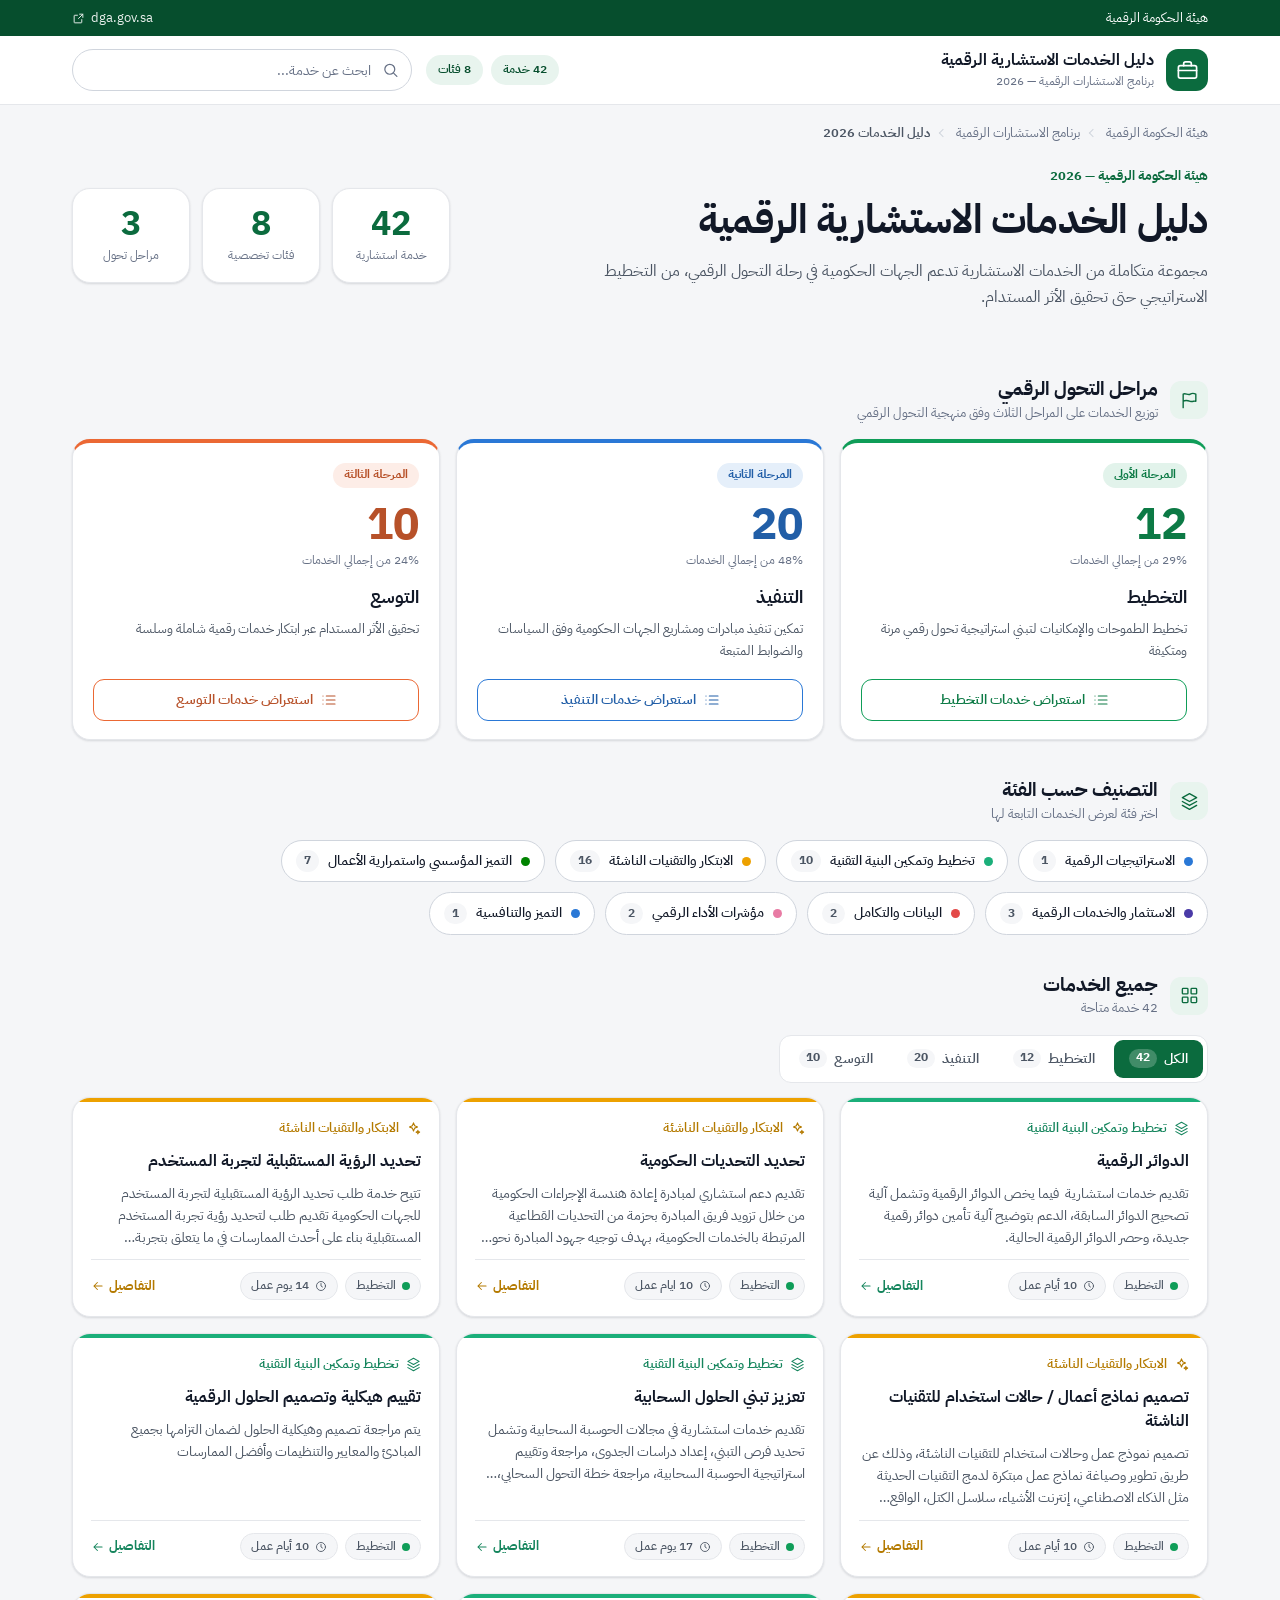
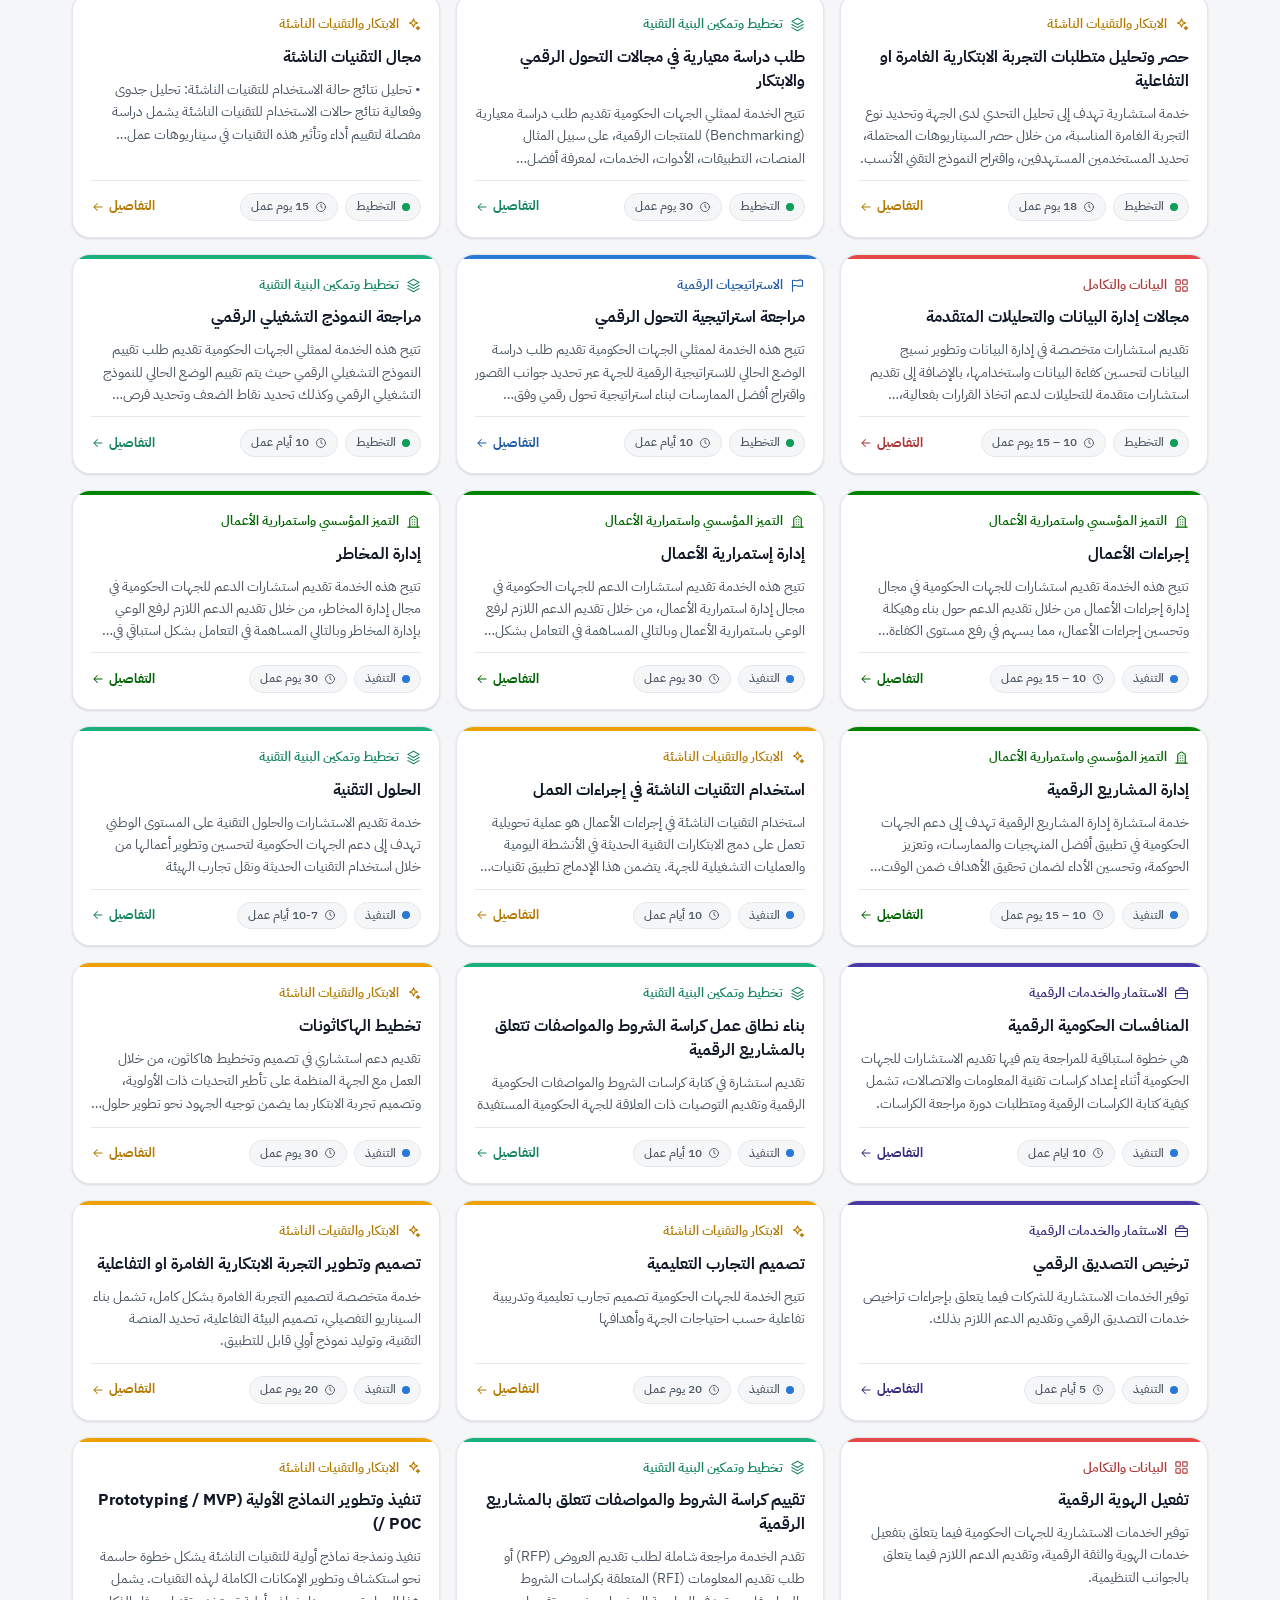
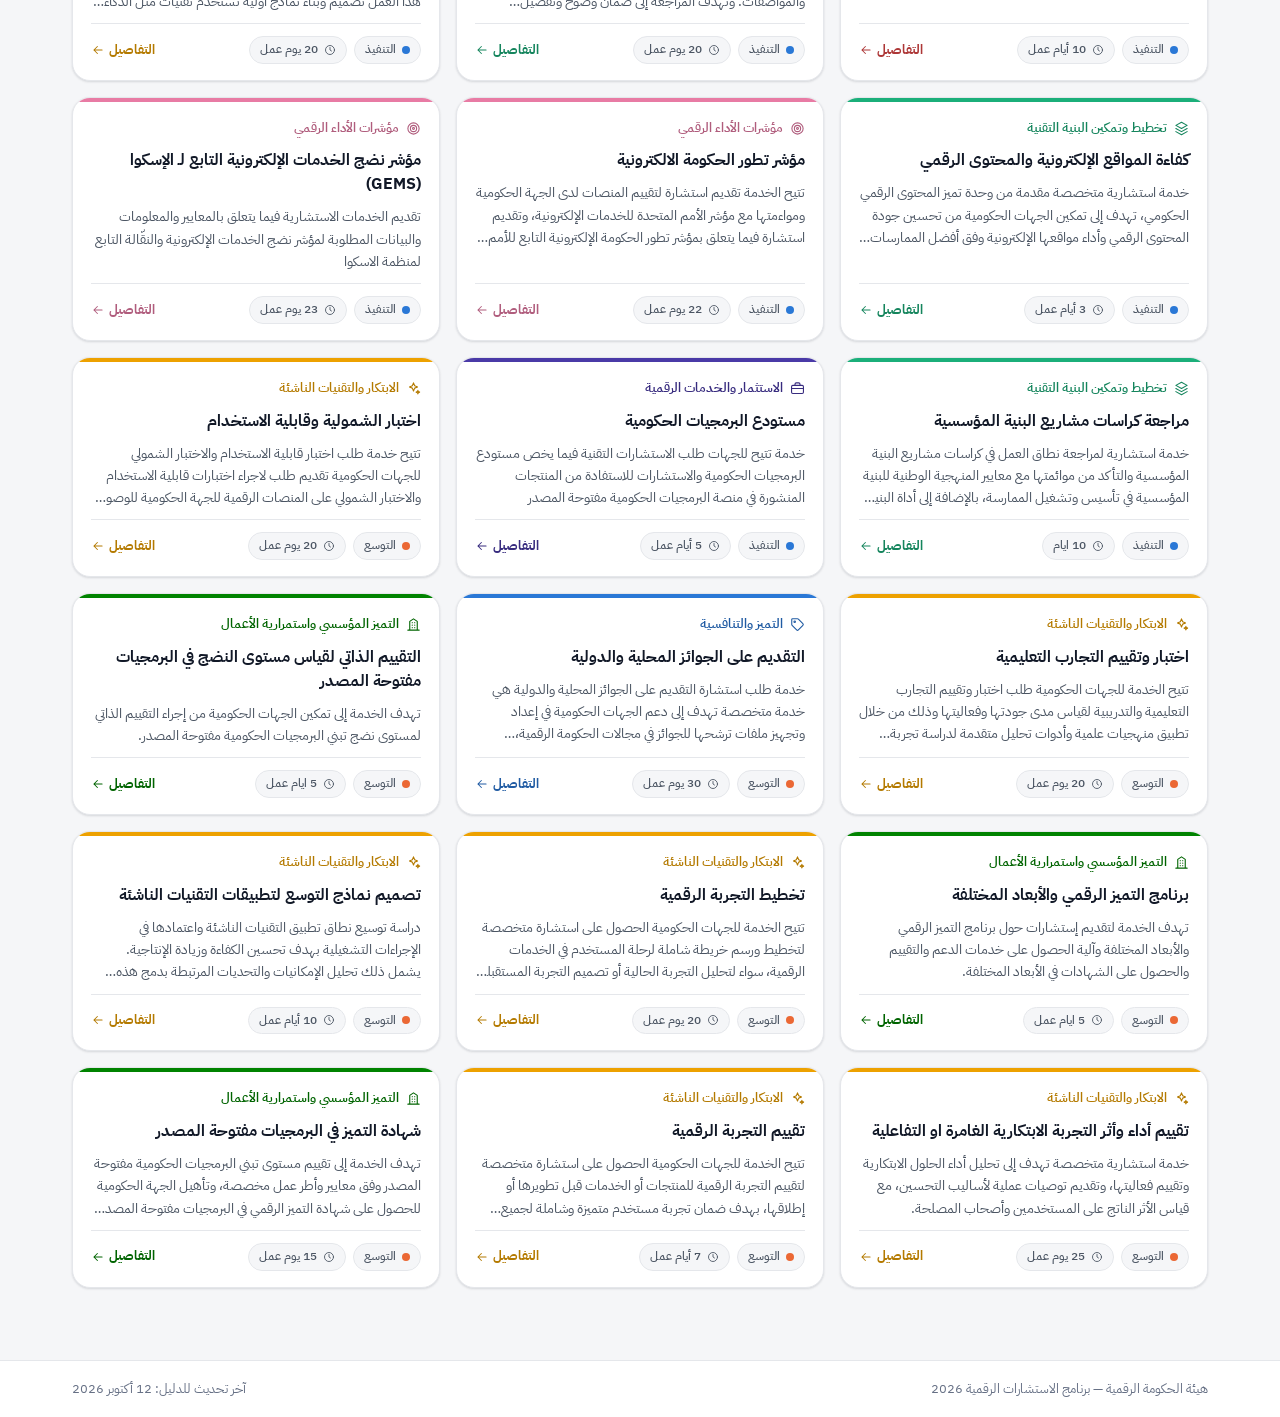
==== guide/index.html @ bf38b5e8 "صفحة المستفيد: دليل الخدمات الاستشارية (guide/) صفحة عامة بنفس بنية الدليل المرجعي: عدّادات، مراحل ا" ====
<!DOCTYPE html>
<html lang="ar" dir="rtl">
<head>
  <meta charset="UTF-8">
  <meta name="viewport" content="width=device-width, initial-scale=1.0">
  <title>دليل الخدمات الاستشارية الرقمية 2026</title>
  <meta name="description" content="دليل المستفيدين من الخدمات الاستشارية الرقمية المتاحة للجهات الحكومية ضمن برنامج الاستشارات الرقمية.">
  <meta name="theme-color" content="#0b6b3e">

  <link rel="preconnect" href="https://fonts.googleapis.com">
  <link rel="preconnect" href="https://fonts.gstatic.com" crossorigin>
  <link href="https://fonts.googleapis.com/css2?family=IBM+Plex+Sans+Arabic:wght@400;500;600;700&display=swap" rel="stylesheet">
  <link rel="stylesheet" href="./guide.css?v=1">
  <link rel="icon" href="data:image/svg+xml,%3Csvg xmlns='http://www.w3.org/2000/svg' viewBox='0 0 24 24'%3E%3Crect width='24' height='24' rx='6' fill='%230b6b3e'/%3E%3Cpath d='M6.5 8.5h11v9h-11z M9.5 8.5v-1.5a2 2 0 0 1 2-2h1a2 2 0 0 1 2 2v1.5' fill='none' stroke='white' stroke-width='1.6' stroke-linecap='round' stroke-linejoin='round'/%3E%3C/svg%3E">
</head>
<body>
  <a class="skip" href="#services">تخطَّ إلى قائمة الخدمات</a>

  <div class="gov">
    <div class="wrap gov-in">
      <span>هيئة الحكومة الرقمية</span>
      <a href="https://www.dga.gov.sa" target="_blank" rel="noopener noreferrer">dga.gov.sa <span id="gov-ext"></span></a>
    </div>
  </div>

  <header class="site-header">
    <div class="wrap header-in">
      <div class="brand">
        <div class="mark" id="brand-mark"></div>
        <div class="brand-txt">
          <b>دليل الخدمات الاستشارية الرقمية</b>
          <span>برنامج الاستشارات الرقمية — 2026</span>
        </div>
      </div>
      <div class="hspace"></div>
      <div class="hpills">
        <span class="pill" id="h-count" hidden></span>
        <span class="pill" id="h-cats" hidden></span>
      </div>
      <div class="hsearch">
        <label class="sr-only" for="q">ابحث عن خدمة</label>
        <span id="search-ic"></span>
        <input id="q" type="search" placeholder="ابحث عن خدمة..." autocomplete="off" disabled>
      </div>
    </div>
  </header>

  <main>
    <div class="wrap">
      <nav class="crumbs" aria-label="مسار التنقل">
        <span>هيئة الحكومة الرقمية</span><i class="sep"></i>
        <span>برنامج الاستشارات الرقمية</span><i class="sep"></i>
        <b>دليل الخدمات 2026</b>
      </nav>

      <section class="hero">
        <div class="hero-txt">
          <span class="eyebrow">هيئة الحكومة الرقمية — 2026</span>
          <h1>دليل الخدمات الاستشارية الرقمية</h1>
          <p>مجموعة متكاملة من الخدمات الاستشارية تدعم الجهات الحكومية في رحلة التحول الرقمي، من التخطيط الاستراتيجي حتى تحقيق الأثر المستدام.</p>
        </div>
        <div class="hero-stats" id="hero-stats" aria-live="polite"></div>
      </section>

      <div id="state"></div>

      <div id="content" hidden>
        <section class="block" aria-labelledby="stages-h">
          <div class="block-head">
            <span class="block-ic" id="ic-stages"></span>
            <div><h2 id="stages-h">مراحل التحول الرقمي</h2><p>توزيع الخدمات على المراحل الثلاث وفق منهجية التحول الرقمي</p></div>
          </div>
          <div class="stage-grid" id="stage-grid"></div>
        </section>

        <section class="block" aria-labelledby="cats-h">
          <div class="block-head">
            <span class="block-ic" id="ic-cats"></span>
            <div><h2 id="cats-h">التصنيف حسب الفئة</h2><p>اختر فئة لعرض الخدمات التابعة لها</p></div>
          </div>
          <div class="chips" id="cat-chips"></div>
        </section>

        <section class="block" id="services" aria-labelledby="svc-h">
          <div class="block-head">
            <span class="block-ic" id="ic-grid"></span>
            <div><h2 id="svc-h">جميع الخدمات</h2><p id="svc-sub"></p></div>
          </div>

          <div class="toolbar">
            <div class="seg" id="seg" role="group" aria-label="تصفية حسب المرحلة"></div>
          </div>
          <div class="active" id="active"></div>

          <div class="grid" id="grid"></div>
          <div class="empty" id="empty" hidden></div>
        </section>
      </div>
    </div>
  </main>

  <footer class="site-footer">
    <div class="wrap foot-in">
      <span>هيئة الحكومة الرقمية — برنامج الاستشارات الرقمية 2026</span>
      <span id="updated"></span>
    </div>
  </footer>

  <div class="modal" id="modal" hidden role="dialog" aria-modal="true" aria-labelledby="m-title"></div>
  <div class="toast" id="toast" role="status" aria-live="polite"></div>

  <noscript><p class="noscript">يتطلب هذا الدليل تفعيل JavaScript لعرض الخدمات.</p></noscript>

  <script src="../js/config.js?v=31"></script>
  <script src="../js/icons.js?v=31"></script>
  <script src="../js/crypto.js?v=31"></script>
  <script src="./guide.js?v=1"></script>
</body>
</html>
---- guide/guide.css ----
/* =========================================================================
 * دليل الخدمات الاستشارية الرقمية — صفحة المستفيد
 * RTL · IBM Plex Sans Arabic · نمط حكومي أخضر · وضع فاتح
 * ========================================================================= */

*, *::before, *::after { box-sizing: border-box; }
* { margin: 0; padding: 0; }

:root {
  color-scheme: light;
  --bg: #f5f6f8;
  --surface: #ffffff;
  --ink: #111827;
  --ink-2: #4b5563;
  --muted: #667085;
  --line: #e5e7eb;
  --line-2: #d0d5dd;
  --green: #0b6b3e;
  --green-d: #064e2d;
  --green-soft: #e8f4ee;
  --radius: 14px;
  --radius-lg: 18px;
  --shadow: 0 1px 2px rgba(16,24,40,.06), 0 1px 3px rgba(16,24,40,.08);
  --shadow-md: 0 8px 22px -8px rgba(16,24,40,.18), 0 2px 6px rgba(16,24,40,.06);
  --wrap: 1200px;
}

html { scroll-behavior: smooth; -webkit-text-size-adjust: 100%; }
body {
  font-family: "IBM Plex Sans Arabic", system-ui, "Segoe UI", Tahoma, sans-serif;
  background: var(--bg); color: var(--ink); line-height: 1.65; direction: rtl;
  -webkit-font-smoothing: antialiased; text-rendering: optimizeLegibility;
}
body.lock { overflow: hidden; }
svg { display: block; flex: none; }
button, input { font: inherit; color: inherit; }
button { background: none; border: 0; cursor: pointer; }
a { color: inherit; text-decoration: none; }
ul { list-style: none; }
:focus-visible { outline: 3px solid color-mix(in srgb, var(--green) 55%, transparent); outline-offset: 2px; border-radius: 8px; }

.wrap { max-width: var(--wrap); margin-inline: auto; padding-inline: clamp(14px, 3vw, 32px); }
.sr-only { position: absolute; width: 1px; height: 1px; margin: -1px; padding: 0; overflow: hidden; clip: rect(0,0,0,0); border: 0; }
.skip { position: absolute; inset-inline-start: 12px; top: -64px; z-index: 200; background: var(--green-d); color: #fff; padding: 10px 16px; border-radius: 10px; font-weight: 600; }
.skip:focus { top: 10px; }
.noscript { padding: 24px; text-align: center; color: var(--ink-2); }

/* ---------- Gov bar + header ---------- */
.gov { background: var(--green-d); color: #fff; font-size: 12.5px; }
.gov-in { display: flex; align-items: center; justify-content: space-between; height: 36px; }
.gov a { display: inline-flex; align-items: center; gap: 6px; opacity: .92; }
.gov a:hover { opacity: 1; text-decoration: underline; }
.gov svg { width: 13px; height: 13px; }

.site-header {
  position: sticky; top: 0; z-index: 40;
  background: rgba(255,255,255,.94);
  -webkit-backdrop-filter: saturate(140%) blur(12px); backdrop-filter: saturate(140%) blur(12px);
  border-bottom: 1px solid var(--line);
}
.header-in { display: flex; align-items: center; gap: 14px; flex-wrap: wrap; min-height: 68px; padding-block: 10px; }
.brand { display: flex; align-items: center; gap: 12px; min-width: 0; }
.mark { width: 42px; height: 42px; border-radius: 12px; background: var(--green); color: #fff; display: grid; place-items: center; flex: none; }
.mark svg { width: 23px; height: 23px; }
.brand-txt { min-width: 0; line-height: 1.3; }
.brand-txt b { display: block; font-size: 15.5px; font-weight: 700; }
.brand-txt span { font-size: 12px; color: var(--muted); }
.hspace { flex: 1 1 0; }
.hpills { display: flex; gap: 8px; }
.pill { font-size: 12px; font-weight: 600; padding: 5px 12px; border-radius: 999px; background: var(--green-soft); color: var(--green-d); white-space: nowrap; }

.hsearch { position: relative; flex: 0 1 340px; min-width: 210px; }
.hsearch > span { position: absolute; inset-inline-start: 13px; top: 50%; transform: translateY(-50%); color: var(--muted); pointer-events: none; }
.hsearch svg { width: 17px; height: 17px; }
.hsearch input {
  width: 100%; height: 42px; border-radius: 999px; border: 1px solid var(--line-2); background: #fff;
  padding-inline: 40px 16px; font-size: 14px; transition: border-color .15s, box-shadow .15s;
}
.hsearch input::placeholder { color: var(--muted); }
.hsearch input:focus { outline: none; border-color: var(--green); box-shadow: 0 0 0 3px rgba(11,107,62,.15); }
.hsearch input:disabled { background: var(--bg); }

/* ---------- Hero ---------- */
main { padding-bottom: 72px; }
.crumbs { display: flex; align-items: center; flex-wrap: wrap; gap: 8px; padding-block: 18px 4px; font-size: 12.5px; color: var(--muted); }
.crumbs b { color: var(--ink-2); font-weight: 600; }
.crumbs .sep { width: 6px; height: 6px; border-block-start: 1.5px solid var(--line-2); border-inline-end: 1.5px solid var(--line-2); transform: rotate(-45deg); margin-inline: 2px; }

.hero { display: grid; grid-template-columns: 1fr auto; gap: 28px; align-items: center; padding-block: 14px 30px; }
.eyebrow { font-size: 12.5px; font-weight: 700; color: var(--green); }
.hero h1 { font-size: clamp(27px, 4.2vw, 40px); line-height: 1.3; font-weight: 700; letter-spacing: -.4px; margin: 6px 0 12px; }
.hero p { max-width: 62ch; color: var(--ink-2); font-size: 15.5px; }
.hero-stats { display: flex; gap: 12px; }
.stat { min-width: 118px; padding: 16px 18px; text-align: center; background: var(--surface); border: 1px solid var(--line); border-radius: var(--radius-lg); box-shadow: var(--shadow); }
.stat b { display: block; font-size: 34px; line-height: 1.1; font-weight: 700; color: var(--green); font-variant-numeric: tabular-nums; }
.stat span { display: block; margin-top: 4px; font-size: 12px; color: var(--muted); }
@media (max-width: 860px) { .hero { grid-template-columns: 1fr; } }
@media (max-width: 460px) { .hero-stats { display: grid; grid-template-columns: repeat(3, 1fr); } .stat { min-width: 0; padding: 14px 8px; } .stat b { font-size: 28px; } }

/* ---------- Blocks ---------- */
.block { margin-top: 38px; scroll-margin-top: 84px; }
.block-head { display: flex; align-items: center; gap: 12px; margin-bottom: 16px; }
.block-ic { width: 38px; height: 38px; border-radius: 11px; background: var(--green-soft); color: var(--green); display: grid; place-items: center; flex: none; }
.block-ic svg { width: 19px; height: 19px; }
.block-head h2 { font-size: 19px; font-weight: 700; line-height: 1.3; }
.block-head p { font-size: 13px; color: var(--muted); }

/* ---------- Stages ---------- */
.stage-grid { display: grid; grid-template-columns: repeat(3, 1fr); gap: 16px; }
@media (max-width: 900px) { .stage-grid { grid-template-columns: 1fr; } }
.stage {
  --c: var(--green);
  --cd: color-mix(in srgb, var(--c) 78%, #000);
  display: flex; flex-direction: column; gap: 2px; padding: 20px 20px 18px;
  background: var(--surface); border: 1px solid var(--line); border-top: 4px solid var(--c);
  border-radius: var(--radius-lg); box-shadow: var(--shadow);
}
.stage-badge { align-self: flex-start; font-size: 11.5px; font-weight: 700; padding: 3px 11px; border-radius: 999px; background: color-mix(in srgb, var(--c) 12%, #fff); color: var(--cd); }
.stage-num { margin-top: 10px; font-size: 44px; line-height: 1.1; font-weight: 700; color: var(--cd); font-variant-numeric: tabular-nums; }
.stage-pct { font-size: 12px; color: var(--muted); margin-bottom: 10px; }
.stage h3 { font-size: 18px; font-weight: 700; }
.stage p { font-size: 13px; color: var(--ink-2); margin: 4px 0 16px; flex: 1; }

.btn { display: inline-flex; align-items: center; justify-content: center; gap: 8px; height: 42px; padding-inline: 18px; border-radius: 11px; font-size: 14px; font-weight: 600; transition: background .15s, border-color .15s, transform .15s; }
.btn svg { width: 16px; height: 16px; }
.btn-outline { --c: var(--green); color: color-mix(in srgb, var(--c) 78%, #000); border: 1.5px solid var(--c); background: #fff; }
.btn-outline:hover:not(:disabled) { background: color-mix(in srgb, var(--c) 9%, #fff); }
.btn-outline:disabled { opacity: .5; cursor: not-allowed; }
.btn-primary { background: var(--green); color: #fff; }
.btn-primary:hover { background: var(--green-d); }
.btn-ghost { border: 1px solid var(--line-2); background: #fff; color: var(--ink-2); }
.btn-ghost:hover { background: var(--bg); }
.stage .btn { width: 100%; }

/* ---------- Category chips ---------- */
.chips { display: flex; flex-wrap: wrap; gap: 10px; }
.chip {
  --c: var(--green);
  display: inline-flex; align-items: center; gap: 9px; padding: 9px 14px; border-radius: 999px;
  background: var(--surface); border: 1px solid var(--line-2); font-size: 13.5px; font-weight: 500; transition: .15s;
}
.chip i { width: 9px; height: 9px; border-radius: 50%; background: var(--c); flex: none; }
.chip em { font-style: normal; font-size: 12px; font-weight: 700; padding: 1px 8px; border-radius: 999px; background: var(--bg); color: var(--ink-2); font-variant-numeric: tabular-nums; }
.chip:hover { border-color: var(--c); }
.chip.on { background: color-mix(in srgb, var(--c) 11%, #fff); border-color: var(--c); font-weight: 700; }
.chip.on em { background: var(--c); color: #fff; }
.chip.zero { opacity: .55; }

/* ---------- Toolbar / filters ---------- */
.toolbar { display: flex; align-items: center; gap: 12px; flex-wrap: wrap; margin-bottom: 14px; }
.seg { display: inline-flex; gap: 4px; padding: 4px; background: var(--surface); border: 1px solid var(--line); border-radius: 12px; overflow-x: auto; max-width: 100%; }
.seg button { display: inline-flex; align-items: center; gap: 7px; padding: 8px 15px; border-radius: 9px; font-size: 13.5px; font-weight: 600; color: var(--ink-2); white-space: nowrap; transition: .15s; }
.seg button em { font-style: normal; font-size: 11.5px; font-weight: 700; padding: 0 7px; border-radius: 999px; background: var(--bg); font-variant-numeric: tabular-nums; }
.seg button:hover { background: var(--bg); }
.seg button.on { background: var(--green); color: #fff; }
.seg button.on em { background: rgba(255,255,255,.22); color: #fff; }

.active { display: flex; flex-wrap: wrap; align-items: center; gap: 8px; margin-bottom: 14px; }
.active:empty { display: none; }
.af { display: inline-flex; align-items: center; gap: 6px; padding: 5px 6px 5px 12px; border-radius: 999px; background: var(--green-soft); color: var(--green-d); font-size: 12.5px; font-weight: 600; }
.af button { width: 22px; height: 22px; border-radius: 50%; display: grid; place-items: center; color: var(--green-d); }
.af button:hover { background: rgba(11,107,62,.16); }
.af svg { width: 12px; height: 12px; }
.clear { font-size: 12.5px; font-weight: 600; color: var(--muted); text-decoration: underline; padding: 4px 6px; }
.clear:hover { color: var(--ink); }

/* ---------- Service cards ---------- */
.grid { display: grid; grid-template-columns: repeat(auto-fill, minmax(310px, 1fr)); gap: 16px; }
.svc {
  --c: var(--green);
  --cd: color-mix(in srgb, var(--c) 76%, #000);
  display: flex; flex-direction: column; overflow: hidden; position: relative;
  background: var(--surface); border: 1px solid var(--line); border-radius: var(--radius-lg); box-shadow: var(--shadow);
  transition: transform .18s, box-shadow .18s, border-color .18s;
}
.svc:hover { transform: translateY(-3px); box-shadow: var(--shadow-md); border-color: var(--line-2); }
.svc-bar { height: 4px; background: var(--c); }
.svc-body { display: flex; flex-direction: column; gap: 10px; padding: 16px 18px 16px; flex: 1; }
.svc-cat { display: flex; align-items: center; gap: 7px; font-size: 12.5px; font-weight: 600; color: var(--cd); }
.svc-cat svg { width: 15px; height: 15px; }
.svc h3 { font-size: 16px; font-weight: 700; line-height: 1.5; display: flex; flex-wrap: wrap; align-items: center; gap: 8px; }
.svc-desc { font-size: 13.5px; color: var(--ink-2); display: -webkit-box; -webkit-line-clamp: 3; line-clamp: 3; -webkit-box-orient: vertical; overflow: hidden; }
.svc-foot { display: flex; align-items: center; justify-content: space-between; gap: 10px; margin-top: auto; padding-top: 12px; border-top: 1px solid var(--line); }
.svc-meta { display: flex; flex-wrap: wrap; gap: 7px; }
.tag { display: inline-flex; align-items: center; gap: 6px; padding: 3px 10px; border-radius: 999px; background: var(--bg); border: 1px solid var(--line); font-size: 12px; font-weight: 500; color: var(--ink-2); }
.tag svg { width: 12px; height: 12px; }
.tag .dot { width: 8px; height: 8px; border-radius: 50%; flex: none; }
.svc-more { display: inline-flex; align-items: center; gap: 4px; font-size: 12.5px; font-weight: 700; color: var(--cd); white-space: nowrap; }
.svc-more svg { width: 14px; height: 14px; }
.new { font-size: 11px; font-weight: 700; padding: 1px 9px; border-radius: 999px; background: #fff4d6; color: #8a5a00; border: 1px solid #f4dc9a; }

.empty { text-align: center; padding: 56px 20px; background: var(--surface); border: 1px dashed var(--line-2); border-radius: var(--radius-lg); color: var(--ink-2); }
.empty .ei { width: 60px; height: 60px; margin: 0 auto 14px; border-radius: 18px; background: var(--bg); color: var(--muted); display: grid; place-items: center; }
.empty .ei svg { width: 28px; height: 28px; }
.empty h3 { font-size: 17px; color: var(--ink); margin-bottom: 4px; }
.empty p { font-size: 13.5px; margin-bottom: 16px; }

/* loading / error state */
.skeleton { display: grid; grid-template-columns: repeat(auto-fill, minmax(310px, 1fr)); gap: 16px; margin-top: 38px; }
.sk { height: 190px; border-radius: var(--radius-lg); background: linear-gradient(100deg, #eceef2 30%, #f6f7f9 50%, #eceef2 70%); background-size: 200% 100%; animation: sk 1.3s linear infinite; }
@keyframes sk { to { background-position: -200% 0; } }

/* ---------- Footer ---------- */
.site-footer { border-top: 1px solid var(--line); background: var(--surface); color: var(--muted); font-size: 12.5px; }
.foot-in { display: flex; justify-content: space-between; flex-wrap: wrap; gap: 8px; padding-block: 18px; }

/* ---------- Modal ---------- */
.modal { position: fixed; inset: 0; z-index: 100; display: grid; place-items: center; padding: 20px; background: rgba(16,24,40,.55); -webkit-backdrop-filter: blur(3px); backdrop-filter: blur(3px); animation: fade .18s ease; }
.modal[hidden] { display: none; }
@keyframes fade { from { opacity: 0; } }
@keyframes rise { from { opacity: 0; transform: translateY(14px) scale(.985); } }
.m-box {
  --c: var(--green);
  --cd: color-mix(in srgb, var(--c) 76%, #000);
  width: min(720px, 100%); max-height: min(90vh, 880px); display: flex; flex-direction: column; overflow: hidden;
  background: var(--surface); border-radius: 20px; box-shadow: 0 30px 80px -20px rgba(16,24,40,.45); animation: rise .22s ease;
}
.m-top { height: 5px; background: var(--c); flex: none; }
.m-head { padding: 18px 24px 16px; background: color-mix(in srgb, var(--c) 6%, #fff); border-bottom: 1px solid var(--line); position: relative; flex: none; }
.m-back { display: inline-flex; align-items: center; gap: 6px; font-size: 13px; color: var(--ink-2); margin-bottom: 10px; padding: 4px 4px 4px 8px; border-radius: 8px; }
.m-back:hover { color: var(--ink); background: rgba(16,24,40,.05); }
.m-back svg { width: 15px; height: 15px; }
.m-cat { display: flex; align-items: center; gap: 7px; font-size: 13px; font-weight: 600; color: var(--cd); }
.m-cat svg { width: 16px; height: 16px; }
.m-head h2 { font-size: clamp(19px, 3vw, 23px); line-height: 1.45; font-weight: 700; margin: 6px 0 12px; display: flex; flex-wrap: wrap; gap: 10px; align-items: center; }
.m-tags { display: flex; flex-wrap: wrap; gap: 8px; }
.m-tags .tag { background: #fff; }
.m-body { padding: 8px 24px 8px; overflow-y: auto; flex: 1; overscroll-behavior: contain; }
.m-sec { padding-block: 16px; border-bottom: 1px solid var(--line); }
.m-sec:last-of-type { border-bottom: 0; }
.m-sec h3 { display: flex; align-items: center; gap: 10px; font-size: 14px; font-weight: 700; color: var(--ink-2); margin-bottom: 8px; }
.m-ic { width: 28px; height: 28px; border-radius: 8px; background: color-mix(in srgb, var(--c) 11%, #fff); color: var(--cd); display: grid; place-items: center; flex: none; }
.m-ic svg { width: 15px; height: 15px; }
.m-txt { font-size: 14.5px; line-height: 1.85; color: var(--ink); white-space: pre-line; overflow-wrap: anywhere; }
.m-txt.none { color: var(--muted); }
.m-facts { display: grid; grid-template-columns: 1fr 1fr; gap: 12px; padding-block: 16px; }
@media (max-width: 520px) { .m-facts { grid-template-columns: 1fr; } }
.fact { padding: 14px 16px; border: 1px solid var(--line); border-radius: 14px; background: var(--bg); }
.fact small { display: block; font-size: 12px; color: var(--muted); margin-bottom: 6px; }
.fact b { font-size: 15px; font-weight: 700; }
.fact .bens { display: flex; flex-wrap: wrap; gap: 6px; }
.fact .bens .tag { background: #fff; }
.m-foot { display: flex; align-items: center; gap: 10px; flex-wrap: wrap; padding: 14px 24px; border-top: 1px solid var(--line); background: var(--surface); flex: none; }
.m-foot .btn-primary { flex: 1 1 200px; }

@media (max-width: 640px) {
  .modal { padding: 0; place-items: end center; }
  .m-box { width: 100%; max-height: 94vh; border-radius: 20px 20px 0 0; }
  .m-head, .m-body, .m-foot { padding-inline: 18px; }
}

/* ---------- Toast ---------- */
.toast { position: fixed; inset-inline: 0; bottom: 24px; margin-inline: auto; width: max-content; max-width: calc(100% - 32px); z-index: 300; padding: 11px 18px; border-radius: 12px; background: #101828; color: #fff; font-size: 13.5px; font-weight: 500; box-shadow: var(--shadow-md); opacity: 0; transform: translateY(12px); pointer-events: none; transition: .2s; }
.toast.show { opacity: 1; transform: none; }

@media (max-width: 520px) {
  .toolbar, .seg { width: 100%; }
  .seg button { flex: 1 1 0; justify-content: center; padding: 8px 6px; font-size: 13px; gap: 5px; }
  .seg button em { padding: 0 6px; }
}
@media (max-width: 640px) {
  .header-in { gap: 10px; }
  .hpills { display: none; }
  .hsearch { flex: 1 1 100%; order: 3; }
  .gov a span { display: none; }
}
@media (prefers-reduced-motion: reduce) {
  html { scroll-behavior: auto; }
  *, *::before, *::after { animation-duration: .01ms !important; transition-duration: .01ms !important; }
}
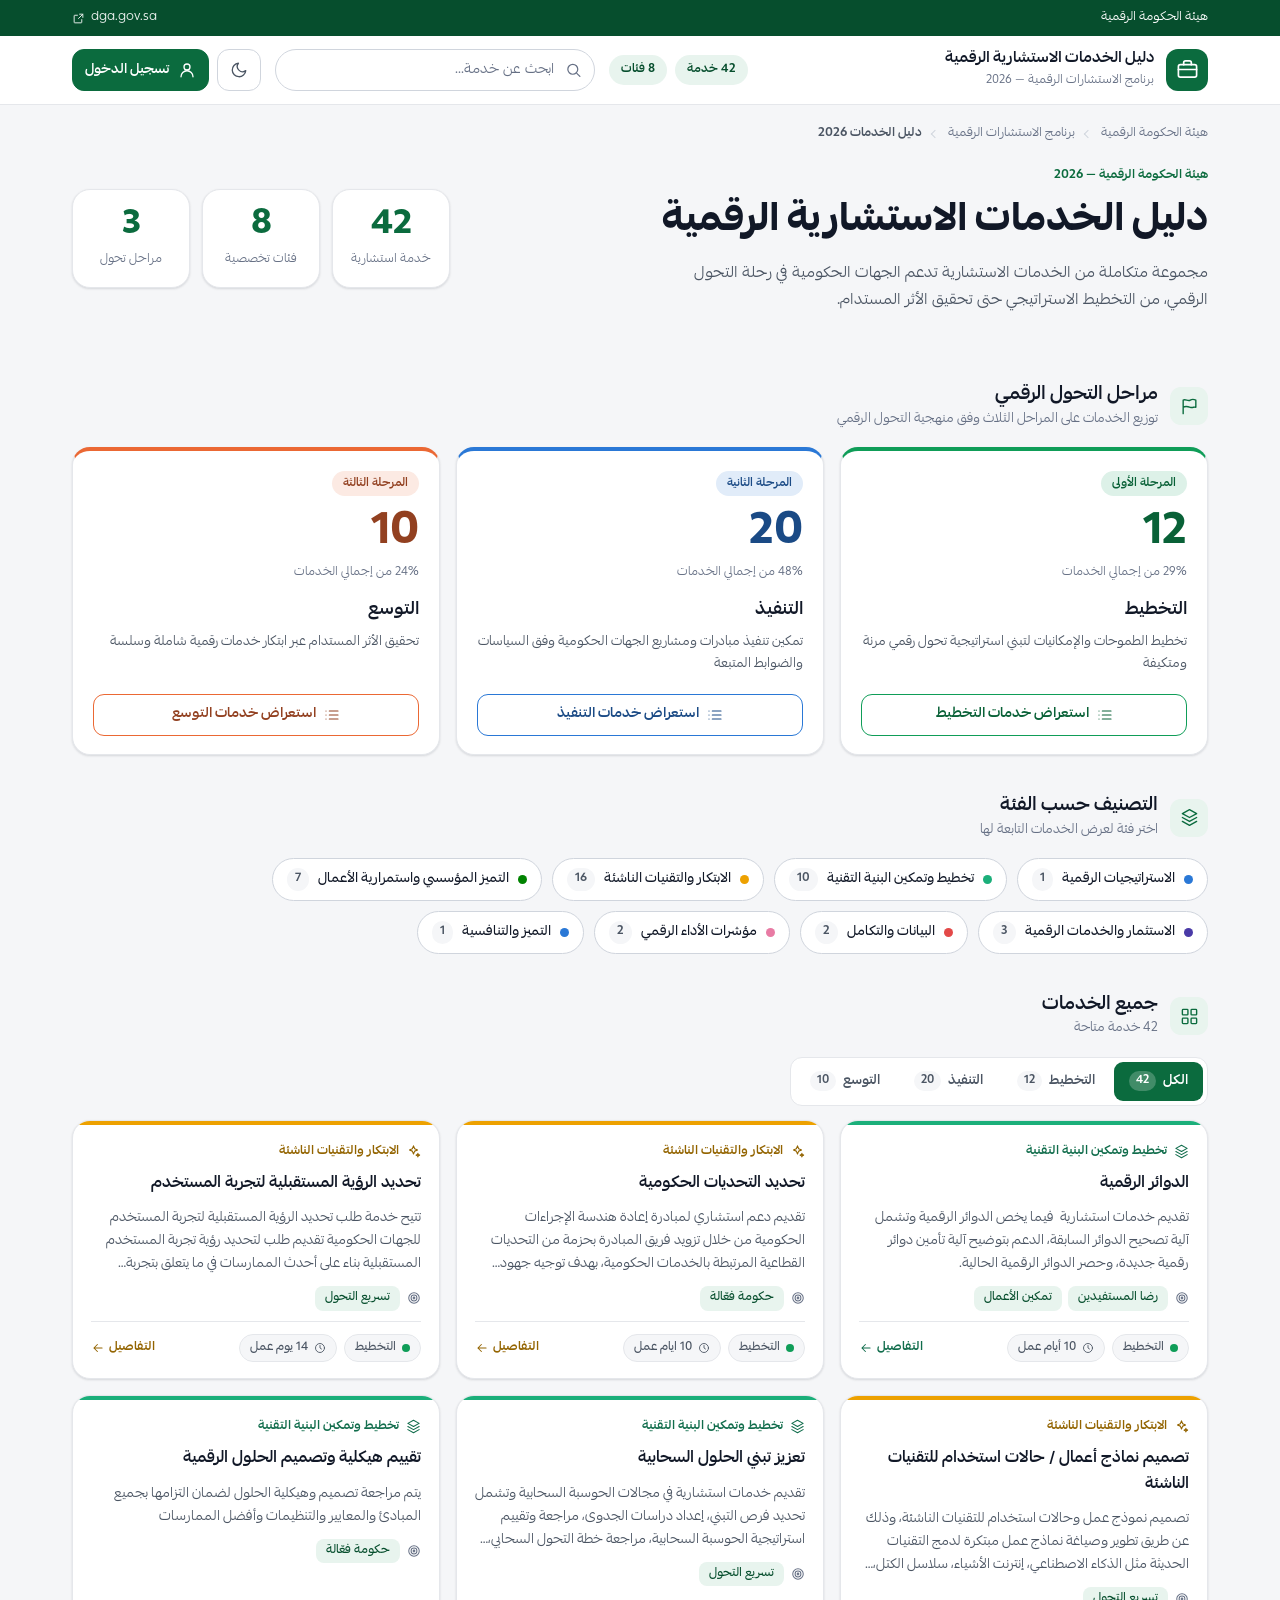
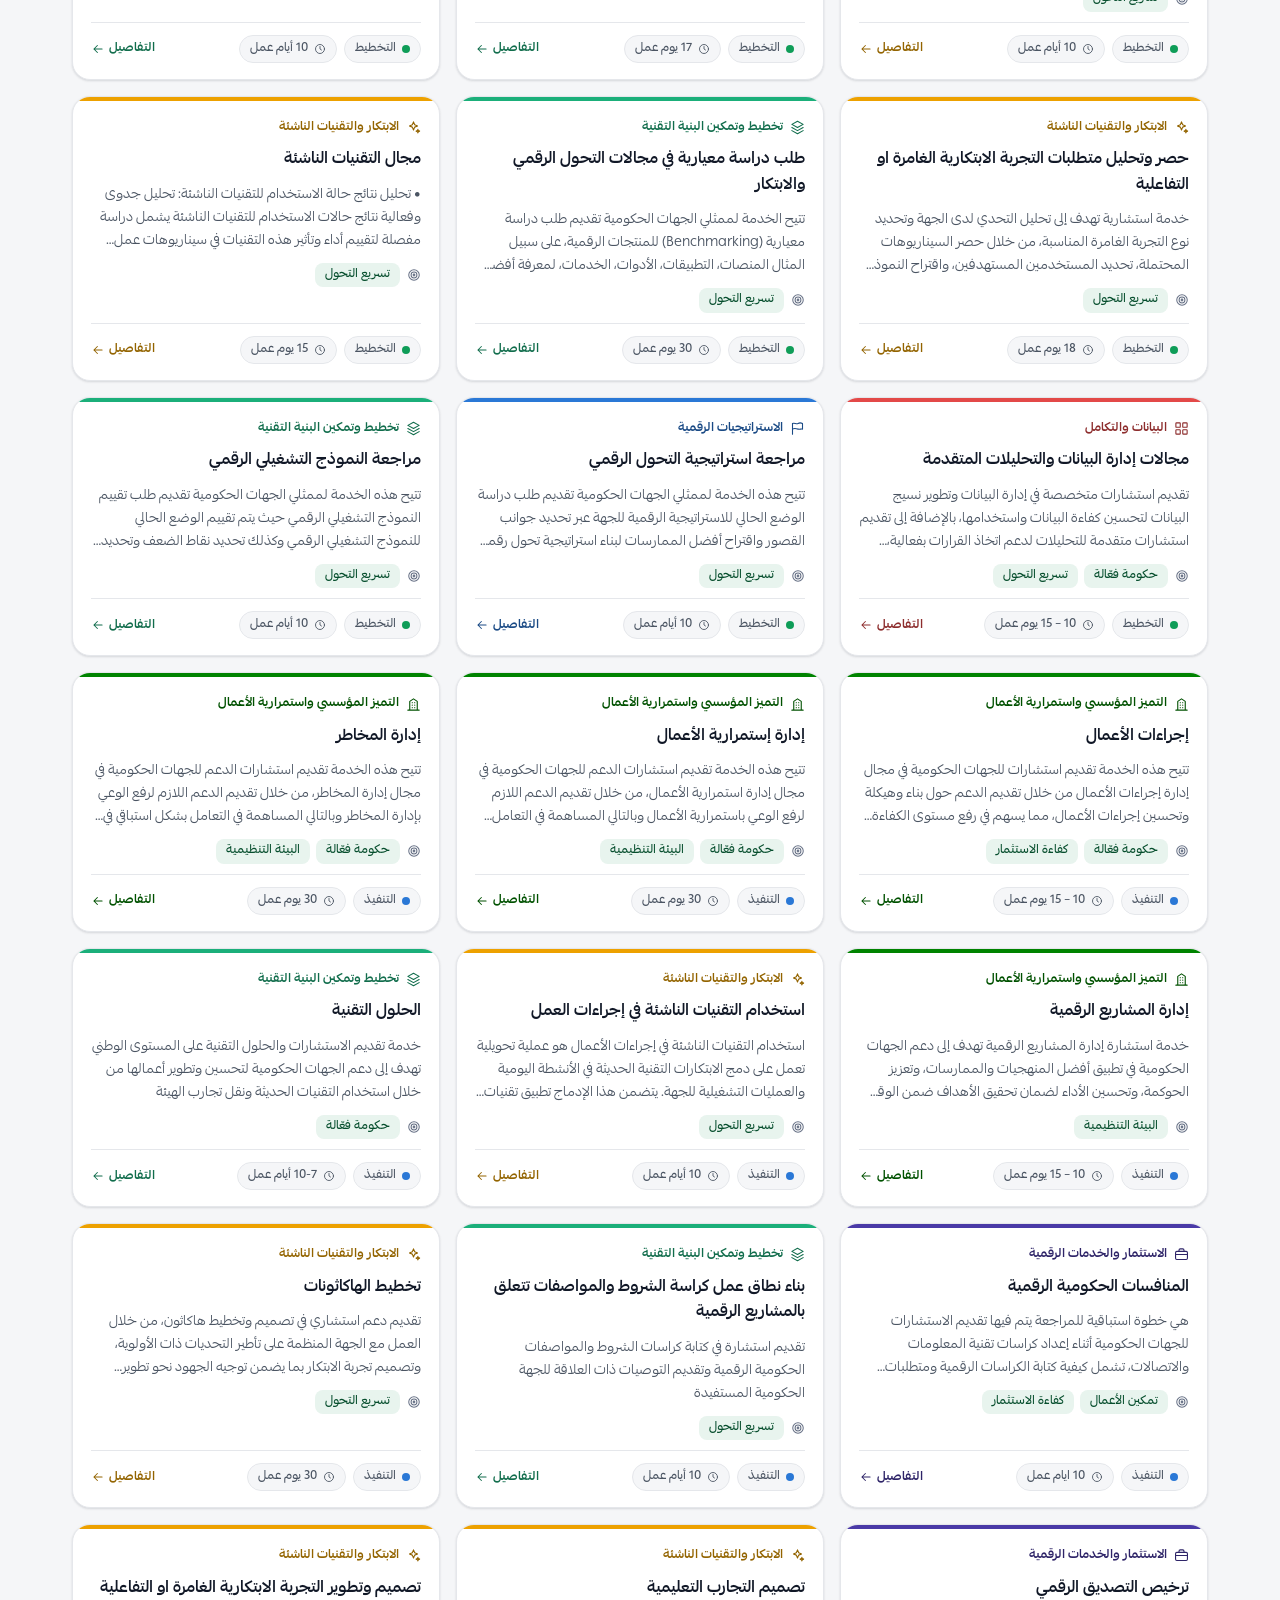
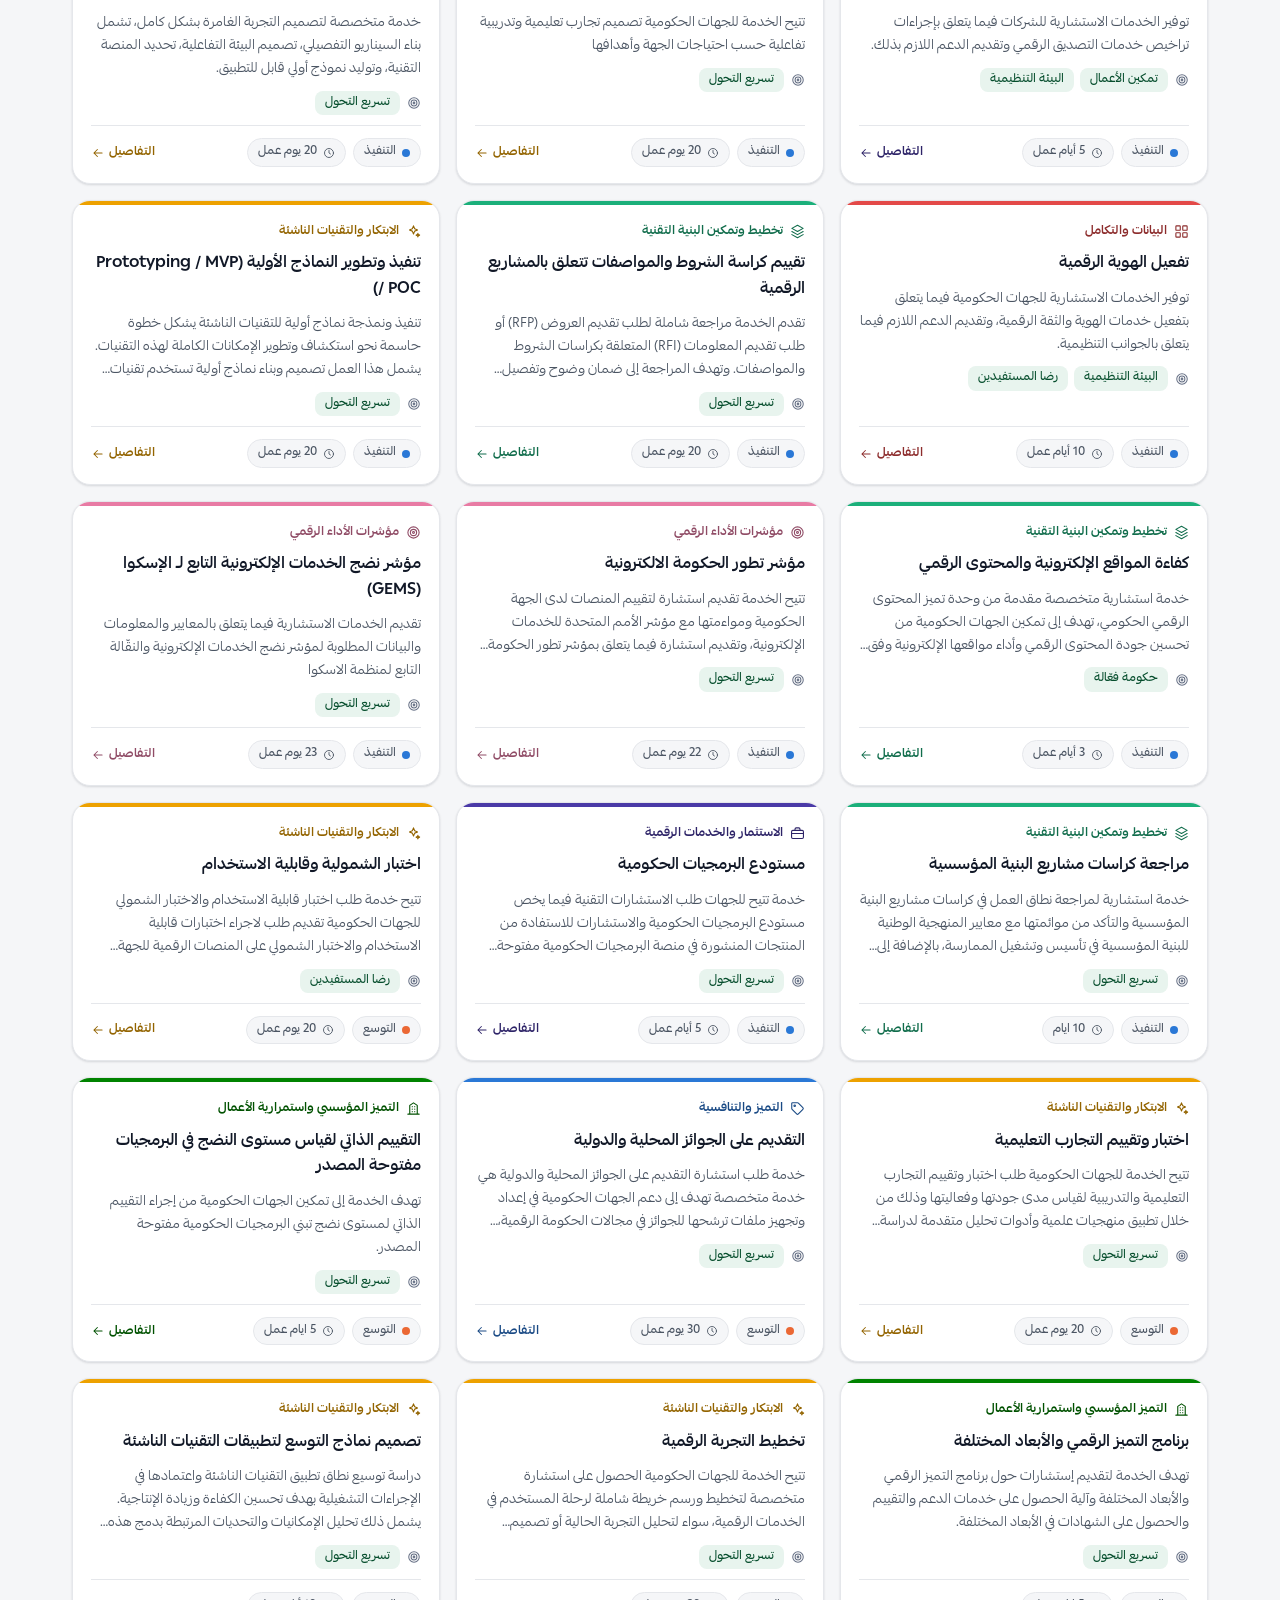
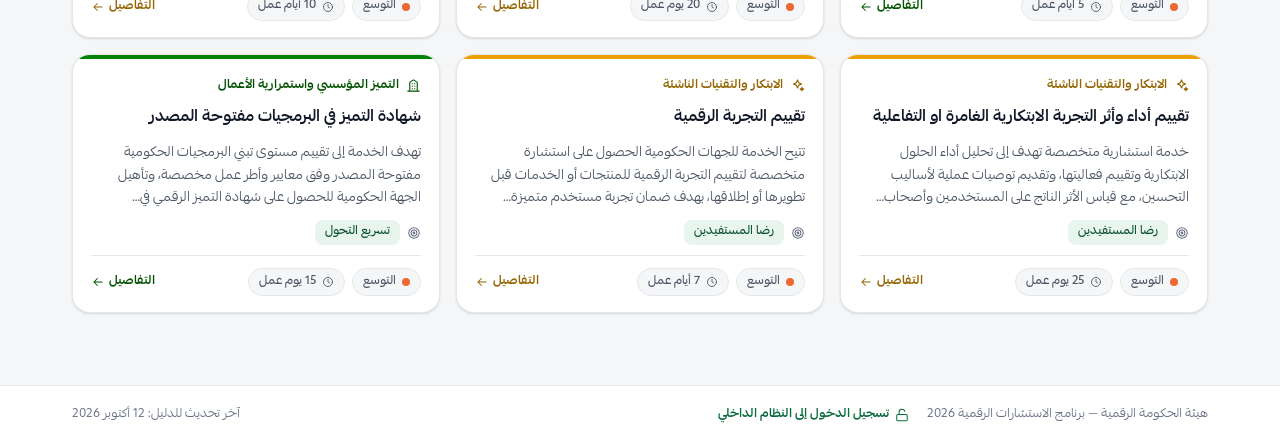
==== commit 9208f439: "صفحة المستفيد: الأهداف الاستراتيجية، مظهر داكن، دخول للنظام الداخلي + خط Ping AR + LT صفحة المستفيد " ====
--- a/guide/index.html
+++ b/guide/index.html
@@ -5,12 +5,25 @@
   <meta name="viewport" content="width=device-width, initial-scale=1.0">
   <title>دليل الخدمات الاستشارية الرقمية 2026</title>
   <meta name="description" content="دليل المستفيدين من الخدمات الاستشارية الرقمية المتاحة للجهات الحكومية ضمن برنامج الاستشارات الرقمية.">
-  <meta name="theme-color" content="#0b6b3e">
+  <meta name="theme-color" content="#0b6b3e" id="meta-theme">
 
-  <link rel="preconnect" href="https://fonts.googleapis.com">
-  <link rel="preconnect" href="https://fonts.gstatic.com" crossorigin>
-  <link href="https://fonts.googleapis.com/css2?family=IBM+Plex+Sans+Arabic:wght@400;500;600;700&display=swap" rel="stylesheet">
-  <link rel="stylesheet" href="./guide.css?v=1">
+  <!-- المظهر قبل أول رسم لتفادي وميض الأبيض في الوضع الداكن.
+       المفتاح cat_theme مشترك مع النظام الداخلي (نفس الأصل)، فيبقى اختيارك واحدًا في الصفحتين. -->
+  <script>
+    (function () {
+      var t = null;
+      try { t = localStorage.getItem("cat_theme"); } catch (e) {}
+      if (t !== "dark" && t !== "light") t = window.matchMedia && matchMedia("(prefers-color-scheme: dark)").matches ? "dark" : "light";
+      document.documentElement.setAttribute("data-theme", t);
+      var m = document.getElementById("meta-theme"); if (m) m.setAttribute("content", t === "dark" ? "#0a110e" : "#0b6b3e");
+    })();
+  </script>
+
+  <!-- Font: Ping AR + LT (مستضاف محليًا) -->
+  <link rel="preload" href="../assets/fonts/PingARLT-Regular.woff2" as="font" type="font/woff2" crossorigin>
+  <link rel="preload" href="../assets/fonts/PingARLT-Bold.woff2" as="font" type="font/woff2" crossorigin>
+  <link rel="stylesheet" href="../assets/fonts.css?v=34">
+  <link rel="stylesheet" href="./guide.css?v=2">
   <link rel="icon" href="data:image/svg+xml,%3Csvg xmlns='http://www.w3.org/2000/svg' viewBox='0 0 24 24'%3E%3Crect width='24' height='24' rx='6' fill='%230b6b3e'/%3E%3Cpath d='M6.5 8.5h11v9h-11z M9.5 8.5v-1.5a2 2 0 0 1 2-2h1a2 2 0 0 1 2 2v1.5' fill='none' stroke='white' stroke-width='1.6' stroke-linecap='round' stroke-linejoin='round'/%3E%3C/svg%3E">
 </head>
 <body>
@@ -41,6 +54,10 @@
         <label class="sr-only" for="q">ابحث عن خدمة</label>
         <span id="search-ic"></span>
         <input id="q" type="search" placeholder="ابحث عن خدمة..." autocomplete="off" disabled>
+      </div>
+      <div class="hactions">
+        <button type="button" class="hbtn" id="theme-btn" aria-label="تبديل المظهر" title="تبديل المظهر"></button>
+        <a class="hbtn hbtn-primary" id="login-btn" href="../" aria-label="تسجيل الدخول إلى النظام الداخلي" title="تسجيل الدخول إلى النظام الداخلي (للموظفين)"><span>تسجيل الدخول</span></a>
       </div>
     </div>
   </header>
@@ -101,7 +118,10 @@
 
   <footer class="site-footer">
     <div class="wrap foot-in">
-      <span>هيئة الحكومة الرقمية — برنامج الاستشارات الرقمية 2026</span>
+      <div class="foot-l">
+        <span>هيئة الحكومة الرقمية — برنامج الاستشارات الرقمية 2026</span>
+        <a class="foot-login" href="../"><span id="foot-ic"></span>تسجيل الدخول إلى النظام الداخلي</a>
+      </div>
       <span id="updated"></span>
     </div>
   </footer>
@@ -114,6 +134,6 @@
   <script src="../js/config.js?v=31"></script>
   <script src="../js/icons.js?v=31"></script>
   <script src="../js/crypto.js?v=31"></script>
-  <script src="./guide.js?v=1"></script>
+  <script src="./guide.js?v=2"></script>
 </body>
 </html>
--- a/assets/fonts.css
+++ b/assets/fonts.css
@@ -0,0 +1,22 @@
+/* =========================================================================
+ * الخط الموحّد للمشروع: Ping AR + LT (عربي + لاتيني)
+ * تُحمَّل الأوزان بحسب الاستخدام فقط (font-display: swap).
+ *
+ * الأوزان المتاحة في الخط: 250 · 400 · 500 · 700 · 800 · 900
+ * لا يوجد وزن 600 — أي طلب له يُحلّ تلقائيًا إلى 700 (Bold)،
+ * ولذلك يستخدم المشروع 400 / 500 / 700 (و800 للأرقام والعناوين الكبيرة).
+ *
+ * الملفات: WOFF2 محوَّلة بلا فقد من النسخ الأصلية (949 رمزًا لكل وزن، بلا تقليص).
+ * ========================================================================= */
+@font-face { font-family: "Ping AR + LT"; font-style: normal; font-weight: 250; font-display: swap;
+  src: url("fonts/PingARLT-ExtraLight.woff2") format("woff2"); }
+@font-face { font-family: "Ping AR + LT"; font-style: normal; font-weight: 400; font-display: swap;
+  src: url("fonts/PingARLT-Regular.woff2") format("woff2"); }
+@font-face { font-family: "Ping AR + LT"; font-style: normal; font-weight: 500; font-display: swap;
+  src: url("fonts/PingARLT-Medium.woff2") format("woff2"); }
+@font-face { font-family: "Ping AR + LT"; font-style: normal; font-weight: 700; font-display: swap;
+  src: url("fonts/PingARLT-Bold.woff2") format("woff2"); }
+@font-face { font-family: "Ping AR + LT"; font-style: normal; font-weight: 800; font-display: swap;
+  src: url("fonts/PingARLT-Heavy.woff2") format("woff2"); }
+@font-face { font-family: "Ping AR + LT"; font-style: normal; font-weight: 900; font-display: swap;
+  src: url("fonts/PingARLT-Black.woff2") format("woff2"); }
--- a/guide/guide.css
+++ b/guide/guide.css
@@ -1,6 +1,9 @@
 /* =========================================================================
  * دليل الخدمات الاستشارية الرقمية — صفحة المستفيد
- * RTL · IBM Plex Sans Arabic · نمط حكومي أخضر · وضع فاتح
+ * RTL · Ping AR + LT · نمط حكومي أخضر · فاتح / داكن
+ *
+ * الألوان كلها عبر متغيرات (:root / [data-theme="dark"]) — لا ألوان ثابتة في
+ * القواعد، حتى يتبدّل المظهر كاملًا دون إعادة رسم.
  * ========================================================================= */
 
 *, *::before, *::after { box-sizing: border-box; }
@@ -15,20 +18,63 @@
   --muted: #667085;
   --line: #e5e7eb;
   --line-2: #d0d5dd;
-  --green: #0b6b3e;
-  --green-d: #064e2d;
+  --green: #0b6b3e;            /* لون التمييز: نصوص وحدود */
+  --btn: #0b6b3e;              /* خلفية الأزرار الممتلئة (نص أبيض) */
+  --btn-d: #064e2d;
+  --gov: #064e2d;
   --green-soft: #e8f4ee;
+  --pill-ink: #064e2d;
+  --header-bg: rgba(255,255,255,.94);
+  --shade: #000;               /* يُمزج به لون الفئة لاستخراج نسخة نصّ داكنة */
+  --cp: 62%;
+  --warn-bg: #fff4d6; --warn-ink: #8a5a00; --warn-line: #f4dc9a;
+  --sk-a: #eceef2; --sk-b: #f6f7f9;
+  --toast-bg: #101828; --toast-ink: #ffffff;
+  --overlay: rgba(16,24,40,.55);
+  --shadow: 0 1px 2px rgba(16,24,40,.06), 0 1px 3px rgba(16,24,40,.08);
+  --shadow-md: 0 8px 22px -8px rgba(16,24,40,.18), 0 2px 6px rgba(16,24,40,.06);
   --radius: 14px;
   --radius-lg: 18px;
-  --shadow: 0 1px 2px rgba(16,24,40,.06), 0 1px 3px rgba(16,24,40,.08);
-  --shadow-md: 0 8px 22px -8px rgba(16,24,40,.18), 0 2px 6px rgba(16,24,40,.06);
   --wrap: 1200px;
 }
+:root[data-theme="dark"] {
+  color-scheme: dark;
+  --bg: #0a110e;
+  --surface: #121b17;
+  --ink: #e9f1ed;
+  --ink-2: #b3c2bb;
+  --muted: #8fa199;
+  --line: rgba(255,255,255,.09);
+  --line-2: rgba(255,255,255,.18);
+  --green: #3ec78a;
+  --btn: #0d7d48;
+  --btn-d: #0a6a3d;
+  --gov: #07150e;
+  --green-soft: rgba(62,199,138,.14);
+  --pill-ink: #8de8bd;
+  --header-bg: rgba(10,17,14,.9);
+  --shade: #fff;
+  --cp: 62%;
+  --warn-bg: rgba(245,158,11,.16); --warn-ink: #fcd079; --warn-line: rgba(245,158,11,.38);
+  --sk-a: #16211c; --sk-b: #1d2b25;
+  --toast-bg: #e9f1ed; --toast-ink: #0a110e;
+  --overlay: rgba(0,0,0,.66);
+  --shadow: 0 1px 2px rgba(0,0,0,.4);
+  --shadow-md: 0 10px 26px -10px rgba(0,0,0,.65);
+}
+
+/* أثناء تبديل المظهر لا انتقالات: وإلا تتأخر الألوان عن الخلفيات لأجزاء من الثانية */
+.theming, .theming *, .theming *::before, .theming *::after { transition: none !important; }
+
+/* لون الفئة/المرحلة: العنصر يحمل زوجًا فاتحًا/داكنًا (--cl / --cdk) ويختار منه المظهر */
+.cv { --c: var(--cl, var(--green)); --cd: color-mix(in srgb, var(--c) var(--cp), var(--shade)); }
+:root[data-theme="dark"] .cv { --c: var(--cdk, var(--cl, var(--green))); }
 
 html { scroll-behavior: smooth; -webkit-text-size-adjust: 100%; }
 body {
-  font-family: "IBM Plex Sans Arabic", system-ui, "Segoe UI", Tahoma, sans-serif;
-  background: var(--bg); color: var(--ink); line-height: 1.65; direction: rtl;
+  font-family: "Ping AR + LT", system-ui, "Segoe UI", Tahoma, sans-serif;
+  font-weight: 400;
+  background: var(--bg); color: var(--ink); line-height: 1.7; direction: rtl;
   -webkit-font-smoothing: antialiased; text-rendering: optimizeLegibility;
 }
 body.lock { overflow: hidden; }
@@ -37,62 +83,72 @@
 button { background: none; border: 0; cursor: pointer; }
 a { color: inherit; text-decoration: none; }
 ul { list-style: none; }
-:focus-visible { outline: 3px solid color-mix(in srgb, var(--green) 55%, transparent); outline-offset: 2px; border-radius: 8px; }
+:focus-visible { outline: 3px solid color-mix(in srgb, var(--green) 60%, transparent); outline-offset: 2px; border-radius: 8px; }
 
 .wrap { max-width: var(--wrap); margin-inline: auto; padding-inline: clamp(14px, 3vw, 32px); }
 .sr-only { position: absolute; width: 1px; height: 1px; margin: -1px; padding: 0; overflow: hidden; clip: rect(0,0,0,0); border: 0; }
-.skip { position: absolute; inset-inline-start: 12px; top: -64px; z-index: 200; background: var(--green-d); color: #fff; padding: 10px 16px; border-radius: 10px; font-weight: 600; }
+.skip { position: absolute; inset-inline-start: 12px; top: -64px; z-index: 200; background: var(--btn-d); color: #fff; padding: 10px 16px; border-radius: 10px; font-weight: 700; }
 .skip:focus { top: 10px; }
 .noscript { padding: 24px; text-align: center; color: var(--ink-2); }
 
 /* ---------- Gov bar + header ---------- */
-.gov { background: var(--green-d); color: #fff; font-size: 12.5px; }
+.gov { background: var(--gov); color: #fff; font-size: 12.5px; }
 .gov-in { display: flex; align-items: center; justify-content: space-between; height: 36px; }
 .gov a { display: inline-flex; align-items: center; gap: 6px; opacity: .92; }
 .gov a:hover { opacity: 1; text-decoration: underline; }
 .gov svg { width: 13px; height: 13px; }
 
 .site-header {
-  position: sticky; top: 0; z-index: 40;
-  background: rgba(255,255,255,.94);
+  position: sticky; top: 0; z-index: 40; background: var(--header-bg);
   -webkit-backdrop-filter: saturate(140%) blur(12px); backdrop-filter: saturate(140%) blur(12px);
   border-bottom: 1px solid var(--line);
 }
 .header-in { display: flex; align-items: center; gap: 14px; flex-wrap: wrap; min-height: 68px; padding-block: 10px; }
 .brand { display: flex; align-items: center; gap: 12px; min-width: 0; }
-.mark { width: 42px; height: 42px; border-radius: 12px; background: var(--green); color: #fff; display: grid; place-items: center; flex: none; }
+.mark { width: 42px; height: 42px; border-radius: 12px; background: var(--btn); color: #fff; display: grid; place-items: center; flex: none; }
 .mark svg { width: 23px; height: 23px; }
-.brand-txt { min-width: 0; line-height: 1.3; }
+.brand-txt { min-width: 0; line-height: 1.35; }
 .brand-txt b { display: block; font-size: 15.5px; font-weight: 700; }
 .brand-txt span { font-size: 12px; color: var(--muted); }
 .hspace { flex: 1 1 0; }
 .hpills { display: flex; gap: 8px; }
-.pill { font-size: 12px; font-weight: 600; padding: 5px 12px; border-radius: 999px; background: var(--green-soft); color: var(--green-d); white-space: nowrap; }
-
-.hsearch { position: relative; flex: 0 1 340px; min-width: 210px; }
+.pill { font-size: 12px; font-weight: 700; padding: 5px 12px; border-radius: 999px; background: var(--green-soft); color: var(--pill-ink); white-space: nowrap; }
+
+.hsearch { position: relative; flex: 0 1 320px; min-width: 200px; }
 .hsearch > span { position: absolute; inset-inline-start: 13px; top: 50%; transform: translateY(-50%); color: var(--muted); pointer-events: none; }
 .hsearch svg { width: 17px; height: 17px; }
 .hsearch input {
-  width: 100%; height: 42px; border-radius: 999px; border: 1px solid var(--line-2); background: #fff;
+  width: 100%; height: 42px; border-radius: 999px; border: 1px solid var(--line-2); background: var(--surface);
   padding-inline: 40px 16px; font-size: 14px; transition: border-color .15s, box-shadow .15s;
 }
 .hsearch input::placeholder { color: var(--muted); }
-.hsearch input:focus { outline: none; border-color: var(--green); box-shadow: 0 0 0 3px rgba(11,107,62,.15); }
+.hsearch input:focus { outline: none; border-color: var(--green); box-shadow: 0 0 0 3px color-mix(in srgb, var(--green) 22%, transparent); }
 .hsearch input:disabled { background: var(--bg); }
+
+.hactions { display: flex; align-items: center; gap: 8px; }
+.hbtn {
+  display: inline-flex; align-items: center; justify-content: center; gap: 8px; height: 42px; min-width: 42px; padding-inline: 12px;
+  border-radius: 12px; border: 1px solid var(--line-2); background: var(--surface); color: var(--ink-2);
+  font-size: 13.5px; font-weight: 700; white-space: nowrap; transition: background .15s, color .15s, border-color .15s;
+}
+.hbtn svg { width: 18px; height: 18px; }
+.hbtn:hover { background: var(--bg); color: var(--ink); }
+.hbtn-primary { background: var(--btn); border-color: var(--btn); color: #fff; }
+.hbtn-primary:hover { background: var(--btn-d); border-color: var(--btn-d); color: #fff; }
 
 /* ---------- Hero ---------- */
 main { padding-bottom: 72px; }
 .crumbs { display: flex; align-items: center; flex-wrap: wrap; gap: 8px; padding-block: 18px 4px; font-size: 12.5px; color: var(--muted); }
-.crumbs b { color: var(--ink-2); font-weight: 600; }
+.crumbs b { color: var(--ink-2); font-weight: 700; }
 .crumbs .sep { width: 6px; height: 6px; border-block-start: 1.5px solid var(--line-2); border-inline-end: 1.5px solid var(--line-2); transform: rotate(-45deg); margin-inline: 2px; }
 
 .hero { display: grid; grid-template-columns: 1fr auto; gap: 28px; align-items: center; padding-block: 14px 30px; }
 .eyebrow { font-size: 12.5px; font-weight: 700; color: var(--green); }
-.hero h1 { font-size: clamp(27px, 4.2vw, 40px); line-height: 1.3; font-weight: 700; letter-spacing: -.4px; margin: 6px 0 12px; }
+.hero h1 { font-size: clamp(27px, 4.2vw, 40px); line-height: 1.35; font-weight: 800; margin: 6px 0 12px; }
 .hero p { max-width: 62ch; color: var(--ink-2); font-size: 15.5px; }
 .hero-stats { display: flex; gap: 12px; }
 .stat { min-width: 118px; padding: 16px 18px; text-align: center; background: var(--surface); border: 1px solid var(--line); border-radius: var(--radius-lg); box-shadow: var(--shadow); }
-.stat b { display: block; font-size: 34px; line-height: 1.1; font-weight: 700; color: var(--green); font-variant-numeric: tabular-nums; }
+.stat b { display: block; font-size: 34px; line-height: 1.2; font-weight: 800; color: var(--green); font-variant-numeric: tabular-nums; }
 .stat span { display: block; margin-top: 4px; font-size: 12px; color: var(--muted); }
 @media (max-width: 860px) { .hero { grid-template-columns: 1fr; } }
 @media (max-width: 460px) { .hero-stats { display: grid; grid-template-columns: repeat(3, 1fr); } .stat { min-width: 0; padding: 14px 8px; } .stat b { font-size: 28px; } }
@@ -102,92 +158,95 @@
 .block-head { display: flex; align-items: center; gap: 12px; margin-bottom: 16px; }
 .block-ic { width: 38px; height: 38px; border-radius: 11px; background: var(--green-soft); color: var(--green); display: grid; place-items: center; flex: none; }
 .block-ic svg { width: 19px; height: 19px; }
-.block-head h2 { font-size: 19px; font-weight: 700; line-height: 1.3; }
+.block-head h2 { font-size: 19px; font-weight: 700; line-height: 1.4; }
 .block-head p { font-size: 13px; color: var(--muted); }
 
 /* ---------- Stages ---------- */
 .stage-grid { display: grid; grid-template-columns: repeat(3, 1fr); gap: 16px; }
 @media (max-width: 900px) { .stage-grid { grid-template-columns: 1fr; } }
 .stage {
-  --c: var(--green);
-  --cd: color-mix(in srgb, var(--c) 78%, #000);
   display: flex; flex-direction: column; gap: 2px; padding: 20px 20px 18px;
   background: var(--surface); border: 1px solid var(--line); border-top: 4px solid var(--c);
   border-radius: var(--radius-lg); box-shadow: var(--shadow);
 }
-.stage-badge { align-self: flex-start; font-size: 11.5px; font-weight: 700; padding: 3px 11px; border-radius: 999px; background: color-mix(in srgb, var(--c) 12%, #fff); color: var(--cd); }
-.stage-num { margin-top: 10px; font-size: 44px; line-height: 1.1; font-weight: 700; color: var(--cd); font-variant-numeric: tabular-nums; }
+.stage-badge { align-self: flex-start; font-size: 11.5px; font-weight: 700; padding: 3px 11px; border-radius: 999px; background: color-mix(in srgb, var(--c) 14%, var(--surface)); color: var(--cd); }
+.stage-num { margin-top: 10px; font-size: 44px; line-height: 1.2; font-weight: 800; color: var(--cd); font-variant-numeric: tabular-nums; }
 .stage-pct { font-size: 12px; color: var(--muted); margin-bottom: 10px; }
 .stage h3 { font-size: 18px; font-weight: 700; }
 .stage p { font-size: 13px; color: var(--ink-2); margin: 4px 0 16px; flex: 1; }
 
-.btn { display: inline-flex; align-items: center; justify-content: center; gap: 8px; height: 42px; padding-inline: 18px; border-radius: 11px; font-size: 14px; font-weight: 600; transition: background .15s, border-color .15s, transform .15s; }
+.btn { display: inline-flex; align-items: center; justify-content: center; gap: 8px; height: 42px; padding-inline: 18px; border-radius: 11px; font-size: 14px; font-weight: 700; transition: background .15s, border-color .15s; }
 .btn svg { width: 16px; height: 16px; }
-.btn-outline { --c: var(--green); color: color-mix(in srgb, var(--c) 78%, #000); border: 1.5px solid var(--c); background: #fff; }
-.btn-outline:hover:not(:disabled) { background: color-mix(in srgb, var(--c) 9%, #fff); }
+.btn-outline { color: var(--cd, var(--green)); border: 1.5px solid var(--c, var(--green)); background: var(--surface); }
+.btn-outline:hover:not(:disabled) { background: color-mix(in srgb, var(--c, var(--green)) 10%, var(--surface)); }
 .btn-outline:disabled { opacity: .5; cursor: not-allowed; }
-.btn-primary { background: var(--green); color: #fff; }
-.btn-primary:hover { background: var(--green-d); }
-.btn-ghost { border: 1px solid var(--line-2); background: #fff; color: var(--ink-2); }
-.btn-ghost:hover { background: var(--bg); }
+.btn-primary { background: var(--btn); color: #fff; }
+.btn-primary:hover { background: var(--btn-d); }
+.btn-ghost { border: 1px solid var(--line-2); background: var(--surface); color: var(--ink-2); }
+.btn-ghost:hover { background: var(--bg); color: var(--ink); }
 .stage .btn { width: 100%; }
 
 /* ---------- Category chips ---------- */
 .chips { display: flex; flex-wrap: wrap; gap: 10px; }
 .chip {
-  --c: var(--green);
   display: inline-flex; align-items: center; gap: 9px; padding: 9px 14px; border-radius: 999px;
   background: var(--surface); border: 1px solid var(--line-2); font-size: 13.5px; font-weight: 500; transition: .15s;
 }
 .chip i { width: 9px; height: 9px; border-radius: 50%; background: var(--c); flex: none; }
 .chip em { font-style: normal; font-size: 12px; font-weight: 700; padding: 1px 8px; border-radius: 999px; background: var(--bg); color: var(--ink-2); font-variant-numeric: tabular-nums; }
 .chip:hover { border-color: var(--c); }
-.chip.on { background: color-mix(in srgb, var(--c) 11%, #fff); border-color: var(--c); font-weight: 700; }
+.chip.on { background: color-mix(in srgb, var(--c) 12%, var(--surface)); border-color: var(--c); font-weight: 700; }
 .chip.on em { background: var(--c); color: #fff; }
+:root[data-theme="dark"] .chip.on em { color: #07150e; }
 .chip.zero { opacity: .55; }
 
 /* ---------- Toolbar / filters ---------- */
 .toolbar { display: flex; align-items: center; gap: 12px; flex-wrap: wrap; margin-bottom: 14px; }
 .seg { display: inline-flex; gap: 4px; padding: 4px; background: var(--surface); border: 1px solid var(--line); border-radius: 12px; overflow-x: auto; max-width: 100%; }
-.seg button { display: inline-flex; align-items: center; gap: 7px; padding: 8px 15px; border-radius: 9px; font-size: 13.5px; font-weight: 600; color: var(--ink-2); white-space: nowrap; transition: .15s; }
+.seg button { display: inline-flex; align-items: center; gap: 7px; padding: 8px 15px; border-radius: 9px; font-size: 13.5px; font-weight: 700; color: var(--ink-2); white-space: nowrap; transition: .15s; }
 .seg button em { font-style: normal; font-size: 11.5px; font-weight: 700; padding: 0 7px; border-radius: 999px; background: var(--bg); font-variant-numeric: tabular-nums; }
 .seg button:hover { background: var(--bg); }
-.seg button.on { background: var(--green); color: #fff; }
+.seg button.on { background: var(--btn); color: #fff; }
 .seg button.on em { background: rgba(255,255,255,.22); color: #fff; }
 
 .active { display: flex; flex-wrap: wrap; align-items: center; gap: 8px; margin-bottom: 14px; }
 .active:empty { display: none; }
-.af { display: inline-flex; align-items: center; gap: 6px; padding: 5px 6px 5px 12px; border-radius: 999px; background: var(--green-soft); color: var(--green-d); font-size: 12.5px; font-weight: 600; }
-.af button { width: 22px; height: 22px; border-radius: 50%; display: grid; place-items: center; color: var(--green-d); }
-.af button:hover { background: rgba(11,107,62,.16); }
+.af { display: inline-flex; align-items: center; gap: 6px; padding: 5px 6px 5px 12px; border-radius: 999px; background: var(--green-soft); color: var(--pill-ink); font-size: 12.5px; font-weight: 700; }
+.af button { width: 22px; height: 22px; border-radius: 50%; display: grid; place-items: center; color: var(--pill-ink); }
+.af button:hover { background: color-mix(in srgb, var(--green) 22%, transparent); }
 .af svg { width: 12px; height: 12px; }
-.clear { font-size: 12.5px; font-weight: 600; color: var(--muted); text-decoration: underline; padding: 4px 6px; }
+.clear { font-size: 12.5px; font-weight: 700; color: var(--muted); text-decoration: underline; padding: 4px 6px; }
 .clear:hover { color: var(--ink); }
 
 /* ---------- Service cards ---------- */
 .grid { display: grid; grid-template-columns: repeat(auto-fill, minmax(310px, 1fr)); gap: 16px; }
 .svc {
-  --c: var(--green);
-  --cd: color-mix(in srgb, var(--c) 76%, #000);
   display: flex; flex-direction: column; overflow: hidden; position: relative;
   background: var(--surface); border: 1px solid var(--line); border-radius: var(--radius-lg); box-shadow: var(--shadow);
   transition: transform .18s, box-shadow .18s, border-color .18s;
 }
 .svc:hover { transform: translateY(-3px); box-shadow: var(--shadow-md); border-color: var(--line-2); }
 .svc-bar { height: 4px; background: var(--c); }
-.svc-body { display: flex; flex-direction: column; gap: 10px; padding: 16px 18px 16px; flex: 1; }
-.svc-cat { display: flex; align-items: center; gap: 7px; font-size: 12.5px; font-weight: 600; color: var(--cd); }
+.svc-body { display: flex; flex-direction: column; gap: 10px; padding: 16px 18px; flex: 1; }
+.svc-cat { display: flex; align-items: center; gap: 7px; font-size: 12.5px; font-weight: 700; color: var(--cd); }
 .svc-cat svg { width: 15px; height: 15px; }
-.svc h3 { font-size: 16px; font-weight: 700; line-height: 1.5; display: flex; flex-wrap: wrap; align-items: center; gap: 8px; }
+.svc h3 { font-size: 16px; font-weight: 700; line-height: 1.6; display: flex; flex-wrap: wrap; align-items: center; gap: 8px; }
 .svc-desc { font-size: 13.5px; color: var(--ink-2); display: -webkit-box; -webkit-line-clamp: 3; line-clamp: 3; -webkit-box-orient: vertical; overflow: hidden; }
+
+/* الأهداف الاستراتيجية */
+.objs { display: flex; flex-wrap: wrap; align-items: center; gap: 6px; }
+.objs > svg { width: 14px; height: 14px; color: var(--muted); margin-inline-end: 1px; }
+.obj { display: inline-flex; align-items: center; padding: 2px 10px; border-radius: 8px; background: var(--green-soft); color: var(--pill-ink); font-size: 12px; font-weight: 500; line-height: 1.7; }
+.obj.more { background: var(--bg); color: var(--ink-2); font-weight: 700; }
+
 .svc-foot { display: flex; align-items: center; justify-content: space-between; gap: 10px; margin-top: auto; padding-top: 12px; border-top: 1px solid var(--line); }
 .svc-meta { display: flex; flex-wrap: wrap; gap: 7px; }
 .tag { display: inline-flex; align-items: center; gap: 6px; padding: 3px 10px; border-radius: 999px; background: var(--bg); border: 1px solid var(--line); font-size: 12px; font-weight: 500; color: var(--ink-2); }
 .tag svg { width: 12px; height: 12px; }
-.tag .dot { width: 8px; height: 8px; border-radius: 50%; flex: none; }
+.tag .dot { width: 8px; height: 8px; border-radius: 50%; flex: none; background: var(--c); }
 .svc-more { display: inline-flex; align-items: center; gap: 4px; font-size: 12.5px; font-weight: 700; color: var(--cd); white-space: nowrap; }
 .svc-more svg { width: 14px; height: 14px; }
-.new { font-size: 11px; font-weight: 700; padding: 1px 9px; border-radius: 999px; background: #fff4d6; color: #8a5a00; border: 1px solid #f4dc9a; }
+.new { font-size: 11px; font-weight: 700; padding: 1px 9px; border-radius: 999px; background: var(--warn-bg); color: var(--warn-ink); border: 1px solid var(--warn-line); }
 
 .empty { text-align: center; padding: 56px 20px; background: var(--surface); border: 1px dashed var(--line-2); border-radius: var(--radius-lg); color: var(--ink-2); }
 .empty .ei { width: 60px; height: 60px; margin: 0 auto 14px; border-radius: 18px; background: var(--bg); color: var(--muted); display: grid; place-items: center; }
@@ -197,49 +256,53 @@
 
 /* loading / error state */
 .skeleton { display: grid; grid-template-columns: repeat(auto-fill, minmax(310px, 1fr)); gap: 16px; margin-top: 38px; }
-.sk { height: 190px; border-radius: var(--radius-lg); background: linear-gradient(100deg, #eceef2 30%, #f6f7f9 50%, #eceef2 70%); background-size: 200% 100%; animation: sk 1.3s linear infinite; }
+.sk { height: 190px; border-radius: var(--radius-lg); background: linear-gradient(100deg, var(--sk-a) 30%, var(--sk-b) 50%, var(--sk-a) 70%); background-size: 200% 100%; animation: sk 1.3s linear infinite; }
 @keyframes sk { to { background-position: -200% 0; } }
 
 /* ---------- Footer ---------- */
 .site-footer { border-top: 1px solid var(--line); background: var(--surface); color: var(--muted); font-size: 12.5px; }
-.foot-in { display: flex; justify-content: space-between; flex-wrap: wrap; gap: 8px; padding-block: 18px; }
+.foot-in { display: flex; justify-content: space-between; align-items: center; flex-wrap: wrap; gap: 10px 18px; padding-block: 18px; }
+.foot-l { display: flex; align-items: center; flex-wrap: wrap; gap: 6px 18px; }
+.foot-login { display: inline-flex; align-items: center; gap: 6px; font-weight: 700; color: var(--green); }
+.foot-login:hover { text-decoration: underline; }
+.foot-login svg { width: 14px; height: 14px; }
 
 /* ---------- Modal ---------- */
-.modal { position: fixed; inset: 0; z-index: 100; display: grid; place-items: center; padding: 20px; background: rgba(16,24,40,.55); -webkit-backdrop-filter: blur(3px); backdrop-filter: blur(3px); animation: fade .18s ease; }
+.modal { position: fixed; inset: 0; z-index: 100; display: grid; place-items: center; padding: 20px; background: var(--overlay); -webkit-backdrop-filter: blur(3px); backdrop-filter: blur(3px); animation: fade .18s ease; }
 .modal[hidden] { display: none; }
 @keyframes fade { from { opacity: 0; } }
 @keyframes rise { from { opacity: 0; transform: translateY(14px) scale(.985); } }
 .m-box {
-  --c: var(--green);
-  --cd: color-mix(in srgb, var(--c) 76%, #000);
   width: min(720px, 100%); max-height: min(90vh, 880px); display: flex; flex-direction: column; overflow: hidden;
-  background: var(--surface); border-radius: 20px; box-shadow: 0 30px 80px -20px rgba(16,24,40,.45); animation: rise .22s ease;
+  background: var(--surface); border: 1px solid var(--line); border-radius: 20px; box-shadow: 0 30px 80px -20px rgba(0,0,0,.45); animation: rise .22s ease;
 }
 .m-top { height: 5px; background: var(--c); flex: none; }
-.m-head { padding: 18px 24px 16px; background: color-mix(in srgb, var(--c) 6%, #fff); border-bottom: 1px solid var(--line); position: relative; flex: none; }
+.m-head { padding: 18px 24px 16px; background: color-mix(in srgb, var(--c) 7%, var(--surface)); border-bottom: 1px solid var(--line); position: relative; flex: none; }
 .m-back { display: inline-flex; align-items: center; gap: 6px; font-size: 13px; color: var(--ink-2); margin-bottom: 10px; padding: 4px 4px 4px 8px; border-radius: 8px; }
-.m-back:hover { color: var(--ink); background: rgba(16,24,40,.05); }
+.m-back:hover { color: var(--ink); background: color-mix(in srgb, var(--ink) 8%, transparent); }
 .m-back svg { width: 15px; height: 15px; }
-.m-cat { display: flex; align-items: center; gap: 7px; font-size: 13px; font-weight: 600; color: var(--cd); }
+.m-cat { display: flex; align-items: center; gap: 7px; font-size: 13px; font-weight: 700; color: var(--cd); }
 .m-cat svg { width: 16px; height: 16px; }
-.m-head h2 { font-size: clamp(19px, 3vw, 23px); line-height: 1.45; font-weight: 700; margin: 6px 0 12px; display: flex; flex-wrap: wrap; gap: 10px; align-items: center; }
+.m-head h2 { font-size: clamp(19px, 3vw, 23px); line-height: 1.55; font-weight: 700; margin: 6px 0 12px; display: flex; flex-wrap: wrap; gap: 10px; align-items: center; }
 .m-tags { display: flex; flex-wrap: wrap; gap: 8px; }
-.m-tags .tag { background: #fff; }
-.m-body { padding: 8px 24px 8px; overflow-y: auto; flex: 1; overscroll-behavior: contain; }
+.m-tags .tag { background: var(--surface); }
+.m-body { padding: 8px 24px; overflow-y: auto; flex: 1; overscroll-behavior: contain; }
 .m-sec { padding-block: 16px; border-bottom: 1px solid var(--line); }
 .m-sec:last-of-type { border-bottom: 0; }
 .m-sec h3 { display: flex; align-items: center; gap: 10px; font-size: 14px; font-weight: 700; color: var(--ink-2); margin-bottom: 8px; }
-.m-ic { width: 28px; height: 28px; border-radius: 8px; background: color-mix(in srgb, var(--c) 11%, #fff); color: var(--cd); display: grid; place-items: center; flex: none; }
+.m-ic { width: 28px; height: 28px; border-radius: 8px; background: color-mix(in srgb, var(--c) 13%, var(--surface)); color: var(--cd); display: grid; place-items: center; flex: none; }
 .m-ic svg { width: 15px; height: 15px; }
-.m-txt { font-size: 14.5px; line-height: 1.85; color: var(--ink); white-space: pre-line; overflow-wrap: anywhere; }
+.m-txt { font-size: 14.5px; line-height: 1.95; color: var(--ink); white-space: pre-line; overflow-wrap: anywhere; }
 .m-txt.none { color: var(--muted); }
 .m-facts { display: grid; grid-template-columns: 1fr 1fr; gap: 12px; padding-block: 16px; }
 @media (max-width: 520px) { .m-facts { grid-template-columns: 1fr; } }
 .fact { padding: 14px 16px; border: 1px solid var(--line); border-radius: 14px; background: var(--bg); }
-.fact small { display: block; font-size: 12px; color: var(--muted); margin-bottom: 6px; }
+.fact.wide { grid-column: 1 / -1; }
+.fact small { display: block; font-size: 12px; color: var(--muted); margin-bottom: 8px; }
 .fact b { font-size: 15px; font-weight: 700; }
 .fact .bens { display: flex; flex-wrap: wrap; gap: 6px; }
-.fact .bens .tag { background: #fff; }
+.fact .bens .tag { background: var(--surface); }
+.fact .obj { font-size: 12.5px; padding: 3px 12px; }
 .m-foot { display: flex; align-items: center; gap: 10px; flex-wrap: wrap; padding: 14px 24px; border-top: 1px solid var(--line); background: var(--surface); flex: none; }
 .m-foot .btn-primary { flex: 1 1 200px; }
 
@@ -250,17 +313,23 @@
 }
 
 /* ---------- Toast ---------- */
-.toast { position: fixed; inset-inline: 0; bottom: 24px; margin-inline: auto; width: max-content; max-width: calc(100% - 32px); z-index: 300; padding: 11px 18px; border-radius: 12px; background: #101828; color: #fff; font-size: 13.5px; font-weight: 500; box-shadow: var(--shadow-md); opacity: 0; transform: translateY(12px); pointer-events: none; transition: .2s; }
+.toast { position: fixed; inset-inline: 0; bottom: 24px; margin-inline: auto; width: max-content; max-width: calc(100% - 32px); z-index: 300; padding: 11px 18px; border-radius: 12px; background: var(--toast-bg); color: var(--toast-ink); font-size: 13.5px; font-weight: 500; box-shadow: var(--shadow-md); opacity: 0; transform: translateY(12px); pointer-events: none; transition: .2s; }
 .toast.show { opacity: 1; transform: none; }
 
+/* ---------- Responsive header ---------- */
 @media (max-width: 520px) {
   .toolbar, .seg { width: 100%; }
   .seg button { flex: 1 1 0; justify-content: center; padding: 8px 6px; font-size: 13px; gap: 5px; }
   .seg button em { padding: 0 6px; }
+  .hbtn-primary { padding-inline: 0; width: 42px; }
+  .hbtn-primary span { display: none; }       /* أيقونة فقط على الجوال؛ والرابط النصي في التذييل */
+  .brand-txt span { display: none; }
 }
 @media (max-width: 640px) {
   .header-in { gap: 10px; }
-  .hpills { display: none; }
+  .hpills, .hspace { display: none; }
+  .brand { flex: 1 1 0; }
+  .hactions { order: 2; }
   .hsearch { flex: 1 1 100%; order: 3; }
   .gov a span { display: none; }
 }
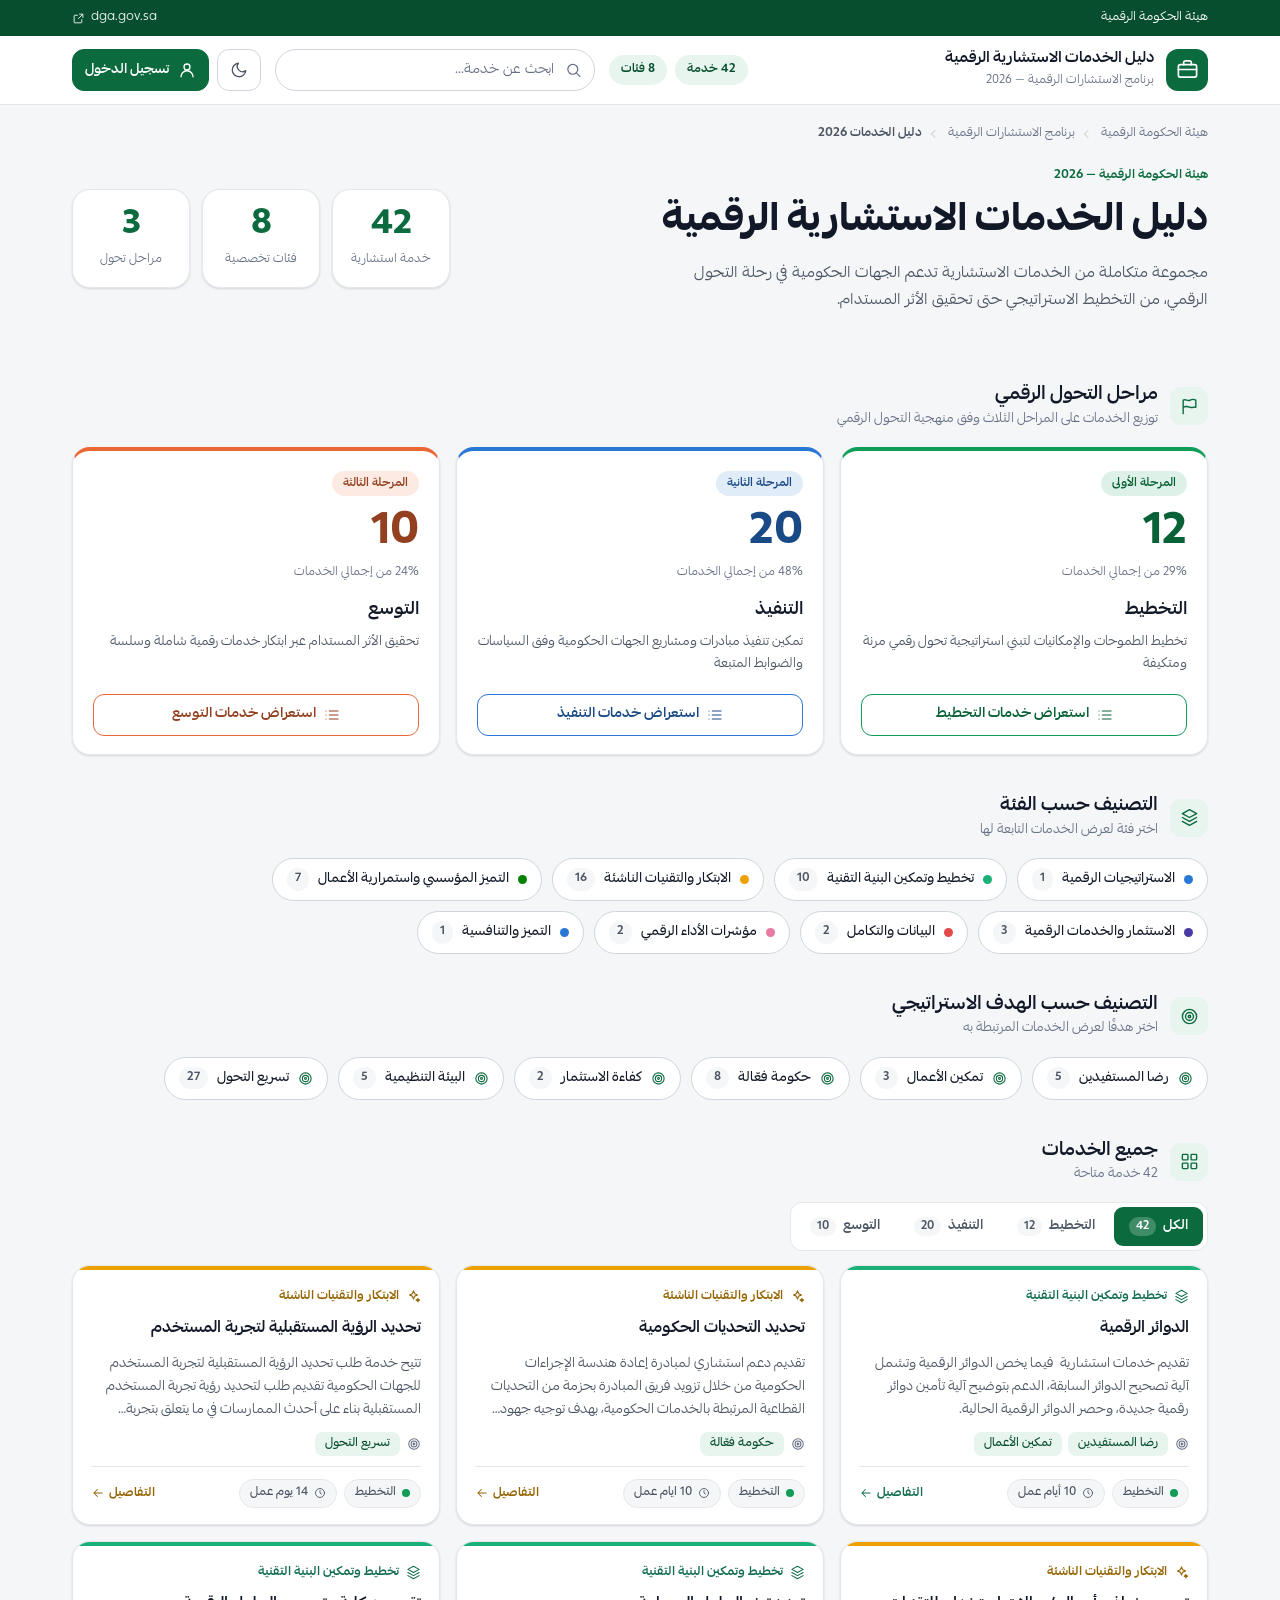
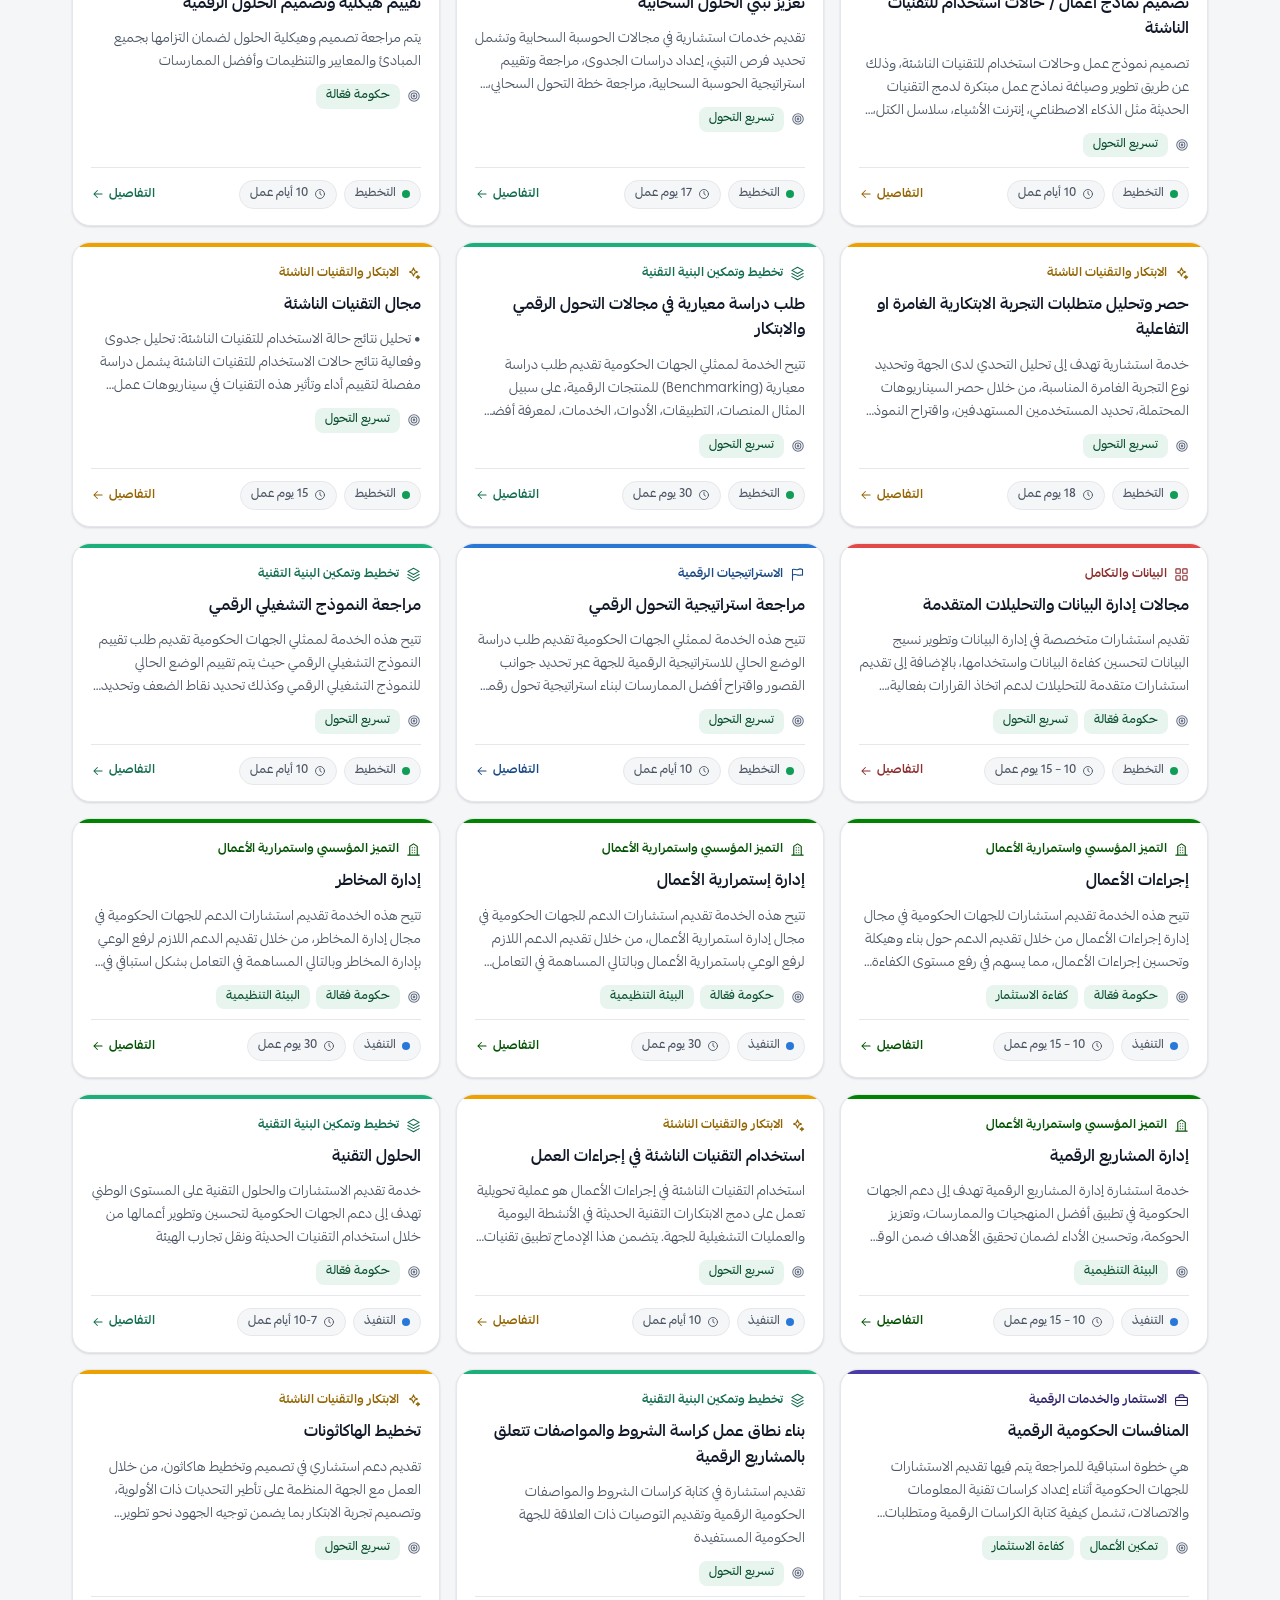
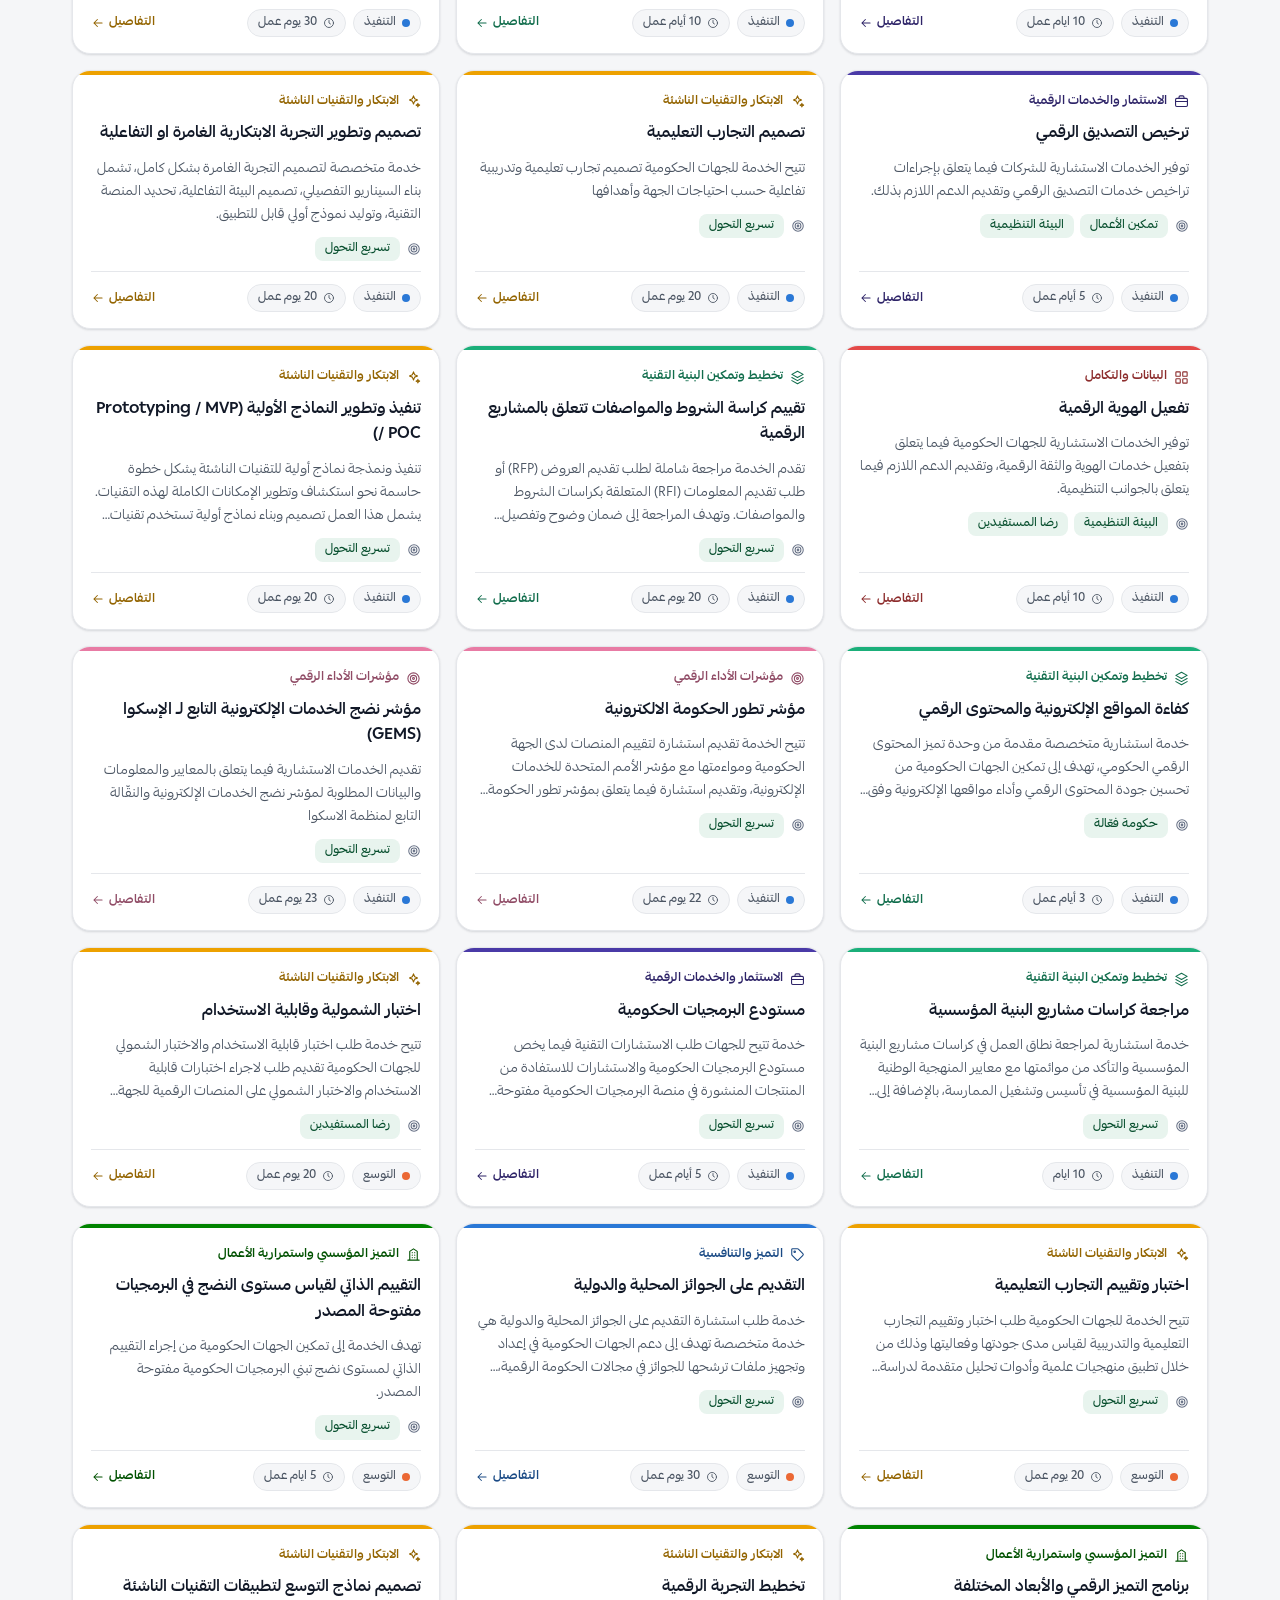
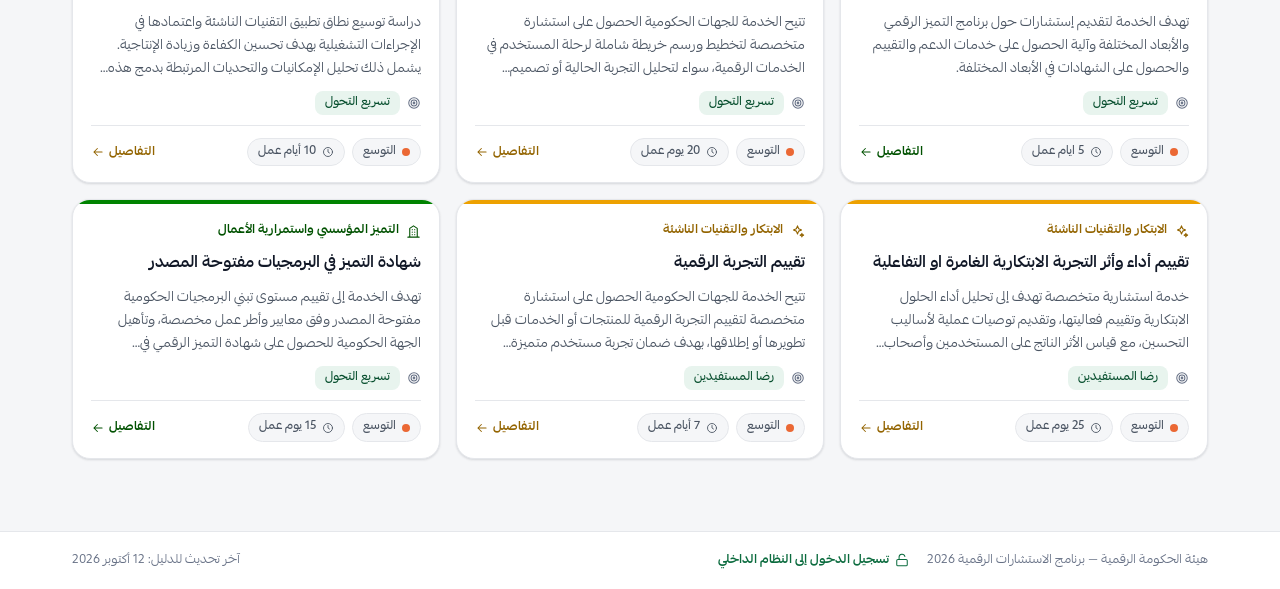
==== commit cfb3a219: "صفحة المستفيد: فلترة حسب الأهداف الاستراتيجية - كتلة جديدة "التصنيف حسب الهدف الاستراتيجي" بشارات وع" ====
--- a/guide/index.html
+++ b/guide/index.html
@@ -23,7 +23,7 @@
   <link rel="preload" href="../assets/fonts/PingARLT-Regular.woff2" as="font" type="font/woff2" crossorigin>
   <link rel="preload" href="../assets/fonts/PingARLT-Bold.woff2" as="font" type="font/woff2" crossorigin>
   <link rel="stylesheet" href="../assets/fonts.css?v=34">
-  <link rel="stylesheet" href="./guide.css?v=2">
+  <link rel="stylesheet" href="./guide.css?v=3">
   <link rel="icon" href="data:image/svg+xml,%3Csvg xmlns='http://www.w3.org/2000/svg' viewBox='0 0 24 24'%3E%3Crect width='24' height='24' rx='6' fill='%230b6b3e'/%3E%3Cpath d='M6.5 8.5h11v9h-11z M9.5 8.5v-1.5a2 2 0 0 1 2-2h1a2 2 0 0 1 2 2v1.5' fill='none' stroke='white' stroke-width='1.6' stroke-linecap='round' stroke-linejoin='round'/%3E%3C/svg%3E">
 </head>
 <body>
@@ -98,6 +98,14 @@
           <div class="chips" id="cat-chips"></div>
         </section>
 
+        <section class="block" aria-labelledby="objs-h">
+          <div class="block-head">
+            <span class="block-ic" id="ic-objs"></span>
+            <div><h2 id="objs-h">التصنيف حسب الهدف الاستراتيجي</h2><p>اختر هدفًا لعرض الخدمات المرتبطة به</p></div>
+          </div>
+          <div class="chips" id="obj-chips"></div>
+        </section>
+
         <section class="block" id="services" aria-labelledby="svc-h">
           <div class="block-head">
             <span class="block-ic" id="ic-grid"></span>
@@ -134,6 +142,6 @@
   <script src="../js/config.js?v=31"></script>
   <script src="../js/icons.js?v=31"></script>
   <script src="../js/crypto.js?v=31"></script>
-  <script src="./guide.js?v=2"></script>
+  <script src="./guide.js?v=3"></script>
 </body>
 </html>
--- a/guide/guide.css
+++ b/guide/guide.css
@@ -199,6 +199,9 @@
 .chip.on em { background: var(--c); color: #fff; }
 :root[data-theme="dark"] .chip.on em { color: #07150e; }
 .chip.zero { opacity: .55; }
+/* شارات الأهداف الاستراتيجية: لون التمييز الأخضر نفسه المستخدم في البطاقات */
+.chip-obj { --c: var(--green); }
+.chip-obj svg { width: 15px; height: 15px; color: var(--green); }
 
 /* ---------- Toolbar / filters ---------- */
 .toolbar { display: flex; align-items: center; gap: 12px; flex-wrap: wrap; margin-bottom: 14px; }
@@ -238,6 +241,8 @@
 .objs > svg { width: 14px; height: 14px; color: var(--muted); margin-inline-end: 1px; }
 .obj { display: inline-flex; align-items: center; padding: 2px 10px; border-radius: 8px; background: var(--green-soft); color: var(--pill-ink); font-size: 12px; font-weight: 500; line-height: 1.7; }
 .obj.more { background: var(--bg); color: var(--ink-2); font-weight: 700; }
+button.obj { cursor: pointer; border: 0; transition: background .15s; }
+button.obj:hover { background: color-mix(in srgb, var(--green) 24%, var(--surface)); }
 
 .svc-foot { display: flex; align-items: center; justify-content: space-between; gap: 10px; margin-top: auto; padding-top: 12px; border-top: 1px solid var(--line); }
 .svc-meta { display: flex; flex-wrap: wrap; gap: 7px; }
